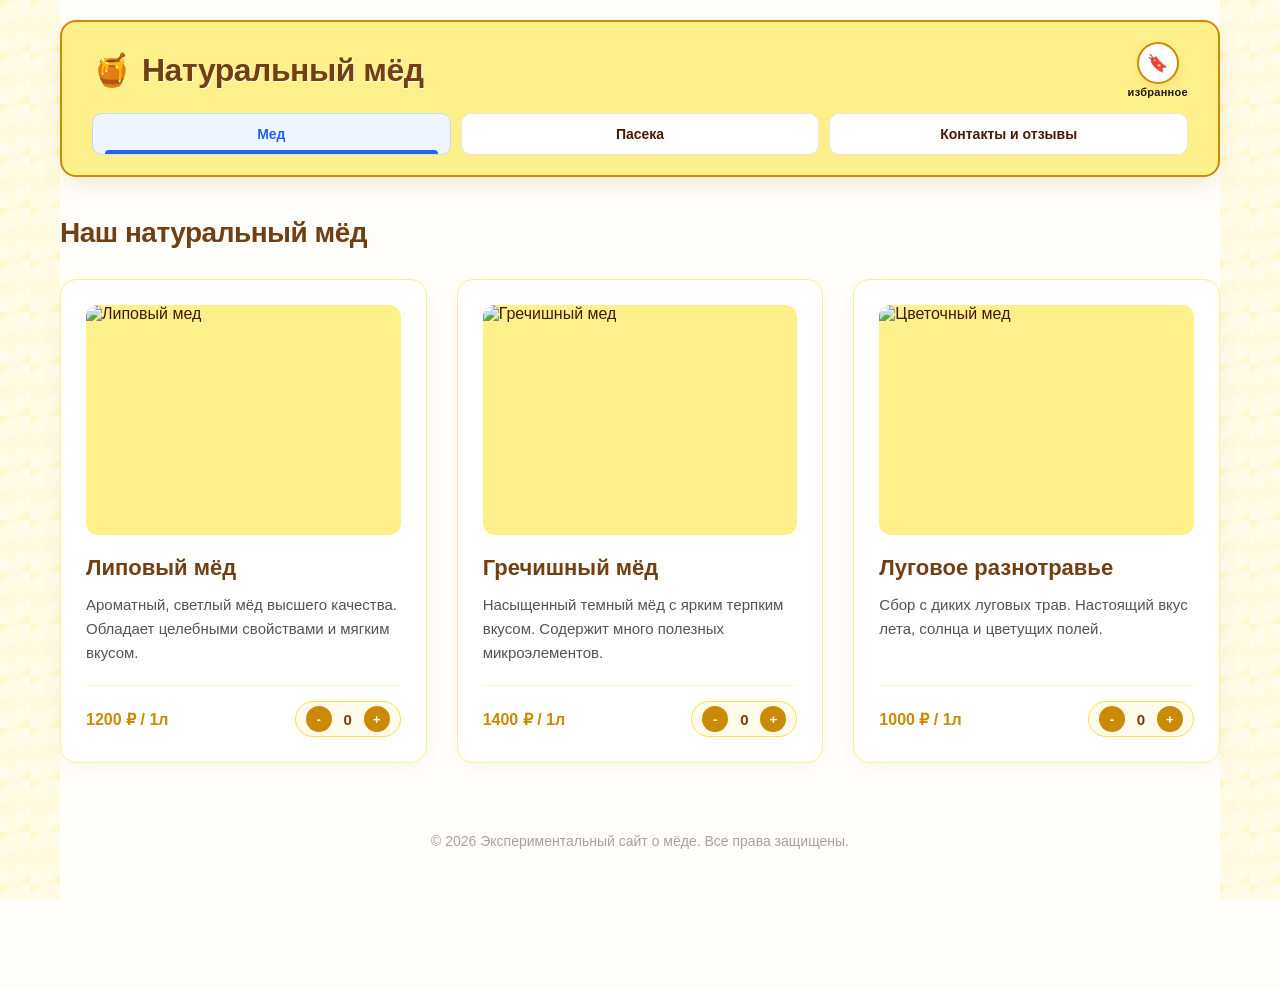
==== index.html @ 57d8bc40 "брал треугольник, оптимизировал размер шапки для телефонов и улучшил вид избранного" ====
<!DOCTYPE html>
<html lang="ru">
<head>
    <meta charset="UTF-8">
    <meta name="viewport" content="width=device-width, initial-scale=1.0">
    <title>Натуральный мёд — Главная</title>
    <link rel="stylesheet" href="style.css">
</head>
<body>
    <div class="main-wrapper">
        <header>
            <div class="header-top">
                <div class="header-center-brand">
                    <span class="header-emoji">🍯</span>
                    <a href="index.html" class="site-title">Натуральный мёд</a>
                </div>
                <div class="header-right-action">
                    <div class="fav-btn-wrapper">
                        <button id="favorites-toggle-btn" class="fav-icon-btn" title="Избранные заказы">
                            🔖 <span id="fav-badge" class="fav-badge hidden">0</span>
                        </button>
                        <span class="fav-label-sub">избранное</span>
                    </div>
                </div>
            </div>
            <nav>
                <ul>
                    <li><a href="index.html" class="active">Мед</a></li>
                    <li><a href="about.html">Пасека</a></li>
                    <li><a href="contact.html">Контакты и отзывы</a></li>
                </ul>
            </nav>
        </header>

        <main>
            <h1 class="page-heading">Наш натуральный мёд</h1>
            <div class="honey-grid">
                <article class="info-card" data-id="1" data-name="Липовый мёд" data-price="1200">
                    <img src="https://images.unsplash.com/photo-1587049352847-4a222e784d38?w=600&auto=format&fit=crop&q=80" alt="Липовый мед">
                    <h3>Липовый мёд</h3>
                    <p>Ароматный, светлый мёд высшего качества. Обладает целебными свойствами и мягким вкусом.</p>
                    <div class="meta">
                        <span>1200 ₽ / 1л</span>
                        <div class="counter-box">
                            <button class="cnt-btn minus">-</button>
                            <span class="cnt-value">0</span>
                            <button class="cnt-btn plus">+</button>
                        </div>
                    </div>
                </article>
                <article class="info-card" data-id="2" data-name="Гречишный мёд" data-price="1400">
                    <img src="https://images.unsplash.com/photo-1471943311424-646960669fbc?w=600&auto=format&fit=crop&q=80" alt="Гречишный мед">
                    <h3>Гречишный мёд</h3>
                    <p>Насыщенный темный мёд с ярким терпким вкусом. Содержит много полезных микроэлементов.</p>
                    <div class="meta">
                        <span>1400 ₽ / 1л</span>
                        <div class="counter-box">
                            <button class="cnt-btn minus">-</button>
                            <span class="cnt-value">0</span>
                            <button class="cnt-btn plus">+</button>
                        </div>
                    </div>
                </article>
                <article class="info-card" data-id="3" data-name="Луговое разнотравье" data-price="1000">
                    <img src="https://images.unsplash.com/photo-1546549032-9571cd6b27df?w=600&auto=format&fit=crop&q=80" alt="Цветочный мед">
                    <h3>Луговое разнотравье</h3>
                    <p>Сбор с диких луговых трав. Настоящий вкус лета, солнца и цветущих полей.</p>
                    <div class="meta">
                        <span>1000 ₽ / 1л</span>
                        <div class="counter-box">
                            <button class="cnt-btn minus">-</button>
                            <span class="cnt-value">0</span>
                            <button class="cnt-btn plus">+</button>
                        </div>
                    </div>
                </article>
            </div>
        </main>

        <footer>
            <p>&copy; 2026 Экспериментальный сайт о мёде. Все права защищены.</p>
        </footer>
    </div>

    <div id="favorites-popup" class="cart-popup hidden">
        <div class="cart-popup-header">
            <h3>🔖 Ваши сохраненные заказы</h3>
            <button id="close-favorites-popup" class="close-popup-btn">&times;</button>
        </div>
        <div style="margin-bottom: 12px; display: flex; gap: 8px;">
            <input type="text" id="fav-name-input" placeholder="Название набора" class="fav-input">
            <button id="save-current-fav-btn" class="fav-save-btn">Сохранить текущий</button>
        </div>
        <div id="favorites-popup-items" class="cart-popup-items"></div>
    </div>

    <div id="cart-popup" class="cart-popup hidden">
        <div class="cart-popup-header">
            <h3>Состав вашего заказа</h3>
            <button id="close-cart-popup" class="close-popup-btn">&times;</button>
        </div>
        <div id="cart-popup-items" class="cart-popup-items"></div>
    </div>

    <div id="order-bar" class="order-bar hidden">
        <div class="order-bar-content">
            <div id="order-bar-toggle" class="order-info">
                <div class="order-title-row">
                    <span class="order-heading">
                        ЗАКАЗ <span class="order-edit-hint">(изменить)</span>
                    </span>
                    <span class="order-total">Итого: <strong id="bar-total-price">0 ₽</strong></span>
                </div>
                <div id="bar-items-text" class="order-items-preview">пусто</div>
            </div>
            <button id="whatsapp-send-btn" class="whatsapp-btn" title="Отправить в Ватсап">
                <span class="wa-text">в Ватсап</span>
                <span class="wa-icon">➔</span>
            </button>
        </div>
    </div>

    <div id="lightbox" class="lightbox-modal">
        <span class="lightbox-close">&times;</span>
        <img class="lightbox-content" id="lightbox-img" alt="Увеличенное фото">
    </div>

    <script src="cart.js"></script>
</body>
</html>
---- style.css ----
:root {
    --bg-color: #fffefb;
    --text-brown: #451a03;
    --accent-blue: #2563eb;
    --header-bg: #fef08a;
    --card-radius: 16px;
    --transition: all 0.3s cubic-bezier(0.4, 0, 0.2, 1);
}

* {
    box-sizing: border-box;
    margin: 0;
    padding: 0;
}

body {
    background-color: var(--bg-color);
    color: var(--text-brown);
    font-family: 'Segoe UI', Tahoma, Geneva, Verdana, sans-serif;
    display: flex;
    justify-content: center;
    min-height: 100vh;
    position: relative;
    padding-bottom: 90px;
    -webkit-font-smoothing: antialiased;
}

body::before, body::after {
    content: '';
    position: fixed;
    top: 0;
    bottom: 0;
    width: 60px;
    z-index: -1;
    background-color: #fef9c3;
    background-image: radial-gradient(circle farthest-side at 10% 90%, #fffbeb, transparent),
                        radial-gradient(circle farthest-side at 90% 10%, #fffbeb, transparent),
                        linear-gradient(30deg, #fef08a 12%, transparent 12.5%, transparent 87%, #fef08a 87.5%, #fef08a),
                        linear-gradient(150deg, #fef08a 12%, transparent 12.5%, transparent 87%, #fef08a 87.5%, #fef08a),
                        linear-gradient(30deg, #fef08a 12%, transparent 12.5%, transparent 87%, #fef08a 87.5%, #fef08a),
                        linear-gradient(150deg, #fef08a 12%, transparent 12.5%, transparent 87%, #fef08a 87.5%, #fef08a),
                        linear-gradient(60deg, #fef08a 25%, transparent 25.5%, transparent 75%, #fef08a 75%, #fef08a),
                        linear-gradient(60deg, #fef08a 25%, transparent 25.5%, transparent 75%, #fef08a 75%, #fef08a);
    background-size: 30px 52px;
    background-position: 0 0, 0 0, 0 0, 0 0, 15px 26px, 15px 26px, 0 0, 15px 26px;
    opacity: 0.7;
}
body::before { left: 0; }
body::after { right: 0; }

.main-wrapper {
    width: 100%;
    max-width: 1200px;
    margin: 0 auto;
    padding: 20px;
    display: flex;
    flex-direction: column;
}

header {
    background-color: var(--header-bg);
    border: 2px solid #ca8a04;
    border-radius: var(--card-radius);
    padding: 20px 30px;
    margin-bottom: 40px;
    display: flex;
    flex-direction: column;
    gap: 15px;
    box-shadow: 0 10px 25px -5px rgba(202, 138, 4, 0.2);
}

.header-top {
    display: flex;
    align-items: center;
    justify-content: space-between;
    gap: 10px;
}

.header-center-brand {
    display: flex;
    align-items: center;
    gap: 10px;
    flex: 1;
    min-width: 0;
}

.header-emoji {
    font-size: 32px;
    line-height: 1;
    flex-shrink: 0;
}

.site-title {
    font-size: 32px;
    font-weight: 800;
    color: #713f12;
    text-decoration: none;
    text-shadow: 1px 1px 0 rgba(255,255,255,0.8);
    letter-spacing: -0.5px;
    white-space: nowrap;
    overflow: hidden;
    text-overflow: ellipsis;
}

.header-right-action {
    display: flex;
    flex-shrink: 0;
}

.fav-btn-wrapper {
    display: flex;
    flex-direction: column;
    align-items: center;
    gap: 3px;
}

.fav-icon-btn {
    background: #ffffff;
    border: 2px solid #ca8a04;
    border-radius: 50%;
    width: 42px;
    height: 42px;
    display: flex;
    align-items: center;
    justify-content: center;
    cursor: pointer;
    font-size: 17px;
    position: relative;
    transition: var(--transition);
    box-shadow: 0 4px 10px rgba(202, 138, 4, 0.15);
}

.fav-icon-btn:hover {
    background: #fffbeb;
    transform: scale(1.08);
}

.fav-label-sub {
    font-size: 11px;
    font-weight: 800;
    color: #1c1917;
    text-transform: lowercase;
    letter-spacing: 0.3px;
    line-height: 1;
}

.fav-badge {
    position: absolute;
    top: -5px;
    right: -5px;
    background: #dc2626;
    color: white;
    font-size: 11px;
    font-weight: 800;
    width: 20px;
    height: 20px;
    border-radius: 50%;
    display: flex;
    align-items: center;
    justify-content: center;
    border: 2px solid #fff;
}

.fav-badge.hidden {
    display: none;
}

nav ul {
    display: flex;
    list-style: none;
    gap: 10px;
    width: 100%;
}

nav li {
    flex: 1;
}

nav a {
    display: block;
    background: #ffffff;
    color: var(--text-brown);
    text-align: center;
    padding: 12px 10px;
    text-decoration: none;
    font-weight: 700;
    border-radius: 10px;
    border: 1px solid #e7e5e4;
    transition: var(--transition);
    font-size: 14px;
    white-space: nowrap;
}

nav a:hover {
    background-color: #fffbeb;
    border-color: #facc15;
    transform: translateY(-2px);
    box-shadow: 0 4px 12px rgba(0,0,0,0.05);
}

nav a.active {
    position: relative;
    color: var(--accent-blue);
    background-color: #eff6ff;
    border-color: #bfdbfe;
}

nav a.active::after {
    content: '';
    position: absolute;
    bottom: 0;
    left: 12px;
    right: 12px;
    height: 4px;
    background-color: var(--accent-blue);
    border-radius: 4px 4px 0 0;
}

.page-heading {
    margin-bottom: 30px;
    color: #713f12;
    font-size: 28px;
    font-weight: 800;
    letter-spacing: -0.5px;
}

.honey-grid {
    display: grid;
    grid-template-columns: repeat(3, 1fr);
    gap: 30px;
    margin-bottom: 40px;
}

.info-card {
    background: #ffffff;
    padding: 25px;
    border-radius: var(--card-radius);
    border: 1px solid #fef08a;
    box-shadow: 0 4px 20px rgba(0,0,0,0.04);
    display: flex;
    flex-direction: column;
    transition: var(--transition);
}

.info-card:hover {
    transform: translateY(-5px);
    box-shadow: 0 12px 30px rgba(202, 138, 4, 0.15);
    border-color: #facc15;
}

.info-card img {
    width: 100%;
    height: 230px;
    object-fit: cover;
    border-radius: 12px;
    margin-bottom: 20px;
    background-color: #fef08a;
    cursor: zoom-in;
    transition: var(--transition);
}

.info-card h3 {
    font-size: 22px;
    margin-bottom: 12px;
    color: #713f12;
}

.info-card p {
    font-size: 15px;
    line-height: 1.6;
    color: #57534e;
    margin-bottom: 20px;
}

.info-card .meta {
    margin-top: auto;
    font-weight: 700;
    color: #ca8a04;
    font-size: 16px;
    border-top: 1px solid #fef9c3;
    padding-top: 15px;
    display: flex;
    justify-content: space-between;
    align-items: center;
}

.counter-box {
    display: flex;
    align-items: center;
    gap: 8px;
    background: #fffbeb;
    padding: 4px 10px;
    border-radius: 20px;
    border: 1px solid #fde047;
}

.cnt-btn {
    background: #ca8a04;
    color: white;
    border: none;
    width: 26px;
    height: 26px;
    border-radius: 50%;
    font-weight: bold;
    cursor: pointer;
    display: flex;
    align-items: center;
    justify-content: center;
    transition: var(--transition);
}

.cnt-btn:hover {
    background: #a16207;
    transform: scale(1.1);
}

.cnt-value {
    font-size: 15px;
    font-weight: 800;
    color: #713f12;
    min-width: 16px;
    text-align: center;
}

.contacts-grid {
    display: grid;
    grid-template-columns: 1fr;
    gap: 30px;
    margin-bottom: 40px;
}

.contact-info-card {
    background: #ffffff;
    padding: 30px;
    border-radius: var(--card-radius);
    border: 1px solid #fef08a;
    box-shadow: 0 4px 20px rgba(0,0,0,0.04);
}

.contact-info-card h2 {
    color: #713f12;
    font-size: 22px;
    margin-bottom: 15px;
}

.contact-info-card p {
    color: #57534e;
    font-size: 15px;
    line-height: 1.6;
    margin-bottom: 20px;
}

.contact-details-list {
    list-style: none;
    display: flex;
    flex-direction: column;
    gap: 15px;
}

.contact-details-list li {
    font-size: 15px;
    color: #451a03;
}

.contact-details-list a {
    color: #ca8a04;
    text-decoration: none;
    font-weight: 700;
}

.contact-details-list a:hover {
    text-decoration: underline;
}

.cart-popup {
    position: fixed;
    bottom: 95px;
    left: 50%;
    transform: translateX(-50%) translateY(20px);
    width: 92%;
    max-width: 700px;
    background: #ffffff;
    border: 2px solid #ca8a04;
    border-radius: 20px;
    box-shadow: 0 15px 35px rgba(0,0,0,0.2);
    z-index: 1000;
    padding: 20px;
    opacity: 0;
    pointer-events: none;
    transition: all 0.3s cubic-bezier(0.4, 0, 0.2, 1);
}

.cart-popup.active {
    opacity: 1;
    pointer-events: auto;
    transform: translateX(-50%) translateY(0);
}

.cart-popup-header {
    display: flex;
    justify-content: space-between;
    align-items: center;
    margin-bottom: 15px;
    border-bottom: 1px solid #fef08a;
    padding-bottom: 10px;
}

.cart-popup-header h3 {
    font-size: 18px;
    color: #713f12;
}

.close-popup-btn {
    background: none;
    border: none;
    font-size: 28px;
    color: #78716c;
    cursor: pointer;
    line-height: 1;
}

.close-popup-btn:hover {
    color: #451a03;
}

.cart-popup-items {
    display: flex;
    flex-direction: column;
    gap: 12px;
    max-height: 250px;
    overflow-y: auto;
    padding-right: 5px;
}

.fav-input {
    flex: 1;
    padding: 8px 12px;
    border: 1px solid #ca8a04;
    border-radius: 10px;
    font-size: 14px;
    outline: none;
    background: #fffbeb;
}

.fav-save-btn {
    background: #ca8a04;
    color: white;
    border: none;
    padding: 8px 14px;
    border-radius: 10px;
    font-weight: 700;
    cursor: pointer;
    font-size: 13px;
    transition: var(--transition);
}

.fav-save-btn:hover {
    background: #a16207;
}

.fav-item-row, .popup-item-row {
    display: flex;
    justify-content: space-between;
    align-items: center;
    background: #fffbeb;
    padding: 10px 15px;
    border-radius: 12px;
    border: 1px solid #fef08a;
}

.popup-item-info, .fav-item-info {
    display: flex;
    flex-direction: column;
    gap: 2px;
}

.popup-item-name, .fav-item-name {
    font-weight: 700;
    color: #713f12;
    font-size: 15px;
}

.popup-item-price, .fav-item-desc {
    font-size: 13px;
    color: #78716c;
}

.fav-actions {
    display: flex;
    gap: 8px;
}

.fav-load-btn {
    background: #2563eb;
    color: white;
    border: none;
    padding: 6px 12px;
    border-radius: 8px;
    font-weight: 700;
    font-size: 12px;
    cursor: pointer;
}

.fav-load-btn:hover {
    background: #1d4ed8;
}

.fav-del-btn {
    background: #dc2626;
    color: white;
    border: none;
    padding: 6px 10px;
    border-radius: 8px;
    font-weight: 700;
    font-size: 12px;
    cursor: pointer;
}

.fav-del-btn:hover {
    background: #b91c1c;
}

.order-bar {
    position: fixed;
    bottom: 15px;
    left: 50%;
    transform: translateX(-50%);
    width: 92%;
    max-width: 700px;
    background: #ffffff;
    border: 2px solid #ca8a04;
    border-radius: 24px;
    box-shadow: 0 10px 30px rgba(0,0,0,0.15);
    z-index: 999;
    padding: 12px 20px;
    transition: all 0.3s cubic-bezier(0.4, 0, 0.2, 1);
}

.order-bar.hidden {
    opacity: 0;
    pointer-events: none;
    transform: translateX(-50%) translateY(30px);
}

.order-bar-content {
    display: flex;
    align-items: center;
    justify-content: space-between;
    gap: 15px;
}

.order-info {
    display: flex;
    flex-direction: column;
    gap: 4px;
    flex: 1;
    cursor: pointer;
}

.order-title-row {
    display: flex;
    align-items: center;
    justify-content: space-between;
    gap: 15px;
}

.order-heading {
    font-size: 17px;
    font-weight: 800;
    color: #713f12;
    text-transform: uppercase;
    letter-spacing: 0.5px;
    display: flex;
    align-items: center;
    gap: 6px;
}

.order-edit-hint {
    font-size: 12px;
    font-weight: 600;
    color: #78716c;
    text-transform: none;
    letter-spacing: normal;
}

.order-total {
    font-size: 15px;
    color: #57534e;
}

.order-total strong {
    color: #ca8a04;
    font-size: 17px;
}

.order-items-preview {
    font-size: 13px;
    color: #78716c;
    white-space: nowrap;
    overflow: hidden;
    text-overflow: ellipsis;
    max-width: 380px;
}

.whatsapp-btn {
    background-color: #25d366;
    color: white;
    border: none;
    border-radius: 30px;
    padding: 10px 18px;
    display: flex;
    align-items: center;
    gap: 10px;
    cursor: pointer;
    font-weight: 700;
    font-size: 14px;
    box-shadow: 0 4px 12px rgba(37, 211, 102, 0.4);
    transition: var(--transition);
    white-space: nowrap;
}

.whatsapp-btn:hover {
    background-color: #20ba5a;
    transform: scale(1.05);
}

.wa-icon {
    background: white;
    color: #25d366;
    width: 28px;
    height: 28px;
    border-radius: 50%;
    display: flex;
    align-items: center;
    justify-content: center;
    font-weight: 900;
    font-size: 15px;
}

.lightbox-modal {
    display: none;
    position: fixed;
    z-index: 1000;
    top: 0;
    left: 0;
    width: 100%;
    height: 100%;
    background-color: rgba(0, 0, 0, 0.85);
    backdrop-filter: blur(5px);
    justify-content: center;
    align-items: center;
    padding: 20px;
}

.lightbox-modal.active {
    display: flex;
}

.lightbox-content {
    max-width: 90%;
    max-height: 90vh;
    border-radius: 12px;
    border: 2px solid #fef08a;
    object-fit: contain;
}

.lightbox-close {
    position: absolute;
    top: 25px;
    right: 35px;
    color: #ffffff;
    font-size: 40px;
    cursor: pointer;
}

footer {
    text-align: center;
    padding: 30px;
    color: #a8a29e;
    font-size: 14px;
    margin-top: auto;
}

@media (max-width: 768px) {
    body { padding-bottom: 110px; }
    body::before, body::after { width: 10px; }
    .main-wrapper { margin: 0; padding: 10px; }
    header { padding: 15px; margin-bottom: 20px; }
    .honey-grid, .contacts-grid { grid-template-columns: 1fr; gap: 20px; }
    
    .site-title { 
        font-size: 20px; 
    }
    .header-emoji {
        font-size: 26px;
    }
    
    nav a { font-size: 12px; padding: 10px 6px; }
    .info-card img { height: 200px; }
    
    .order-bar {
        width: 96%;
        padding: 10px 12px;
    }
    .order-bar-content {
        flex-direction: column;
        align-items: stretch;
        gap: 8px;
    }
    .whatsapp-btn {
        justify-content: center;
        width: 100%;
    }
    .order-items-preview {
        max-width: 100%;
    }
}
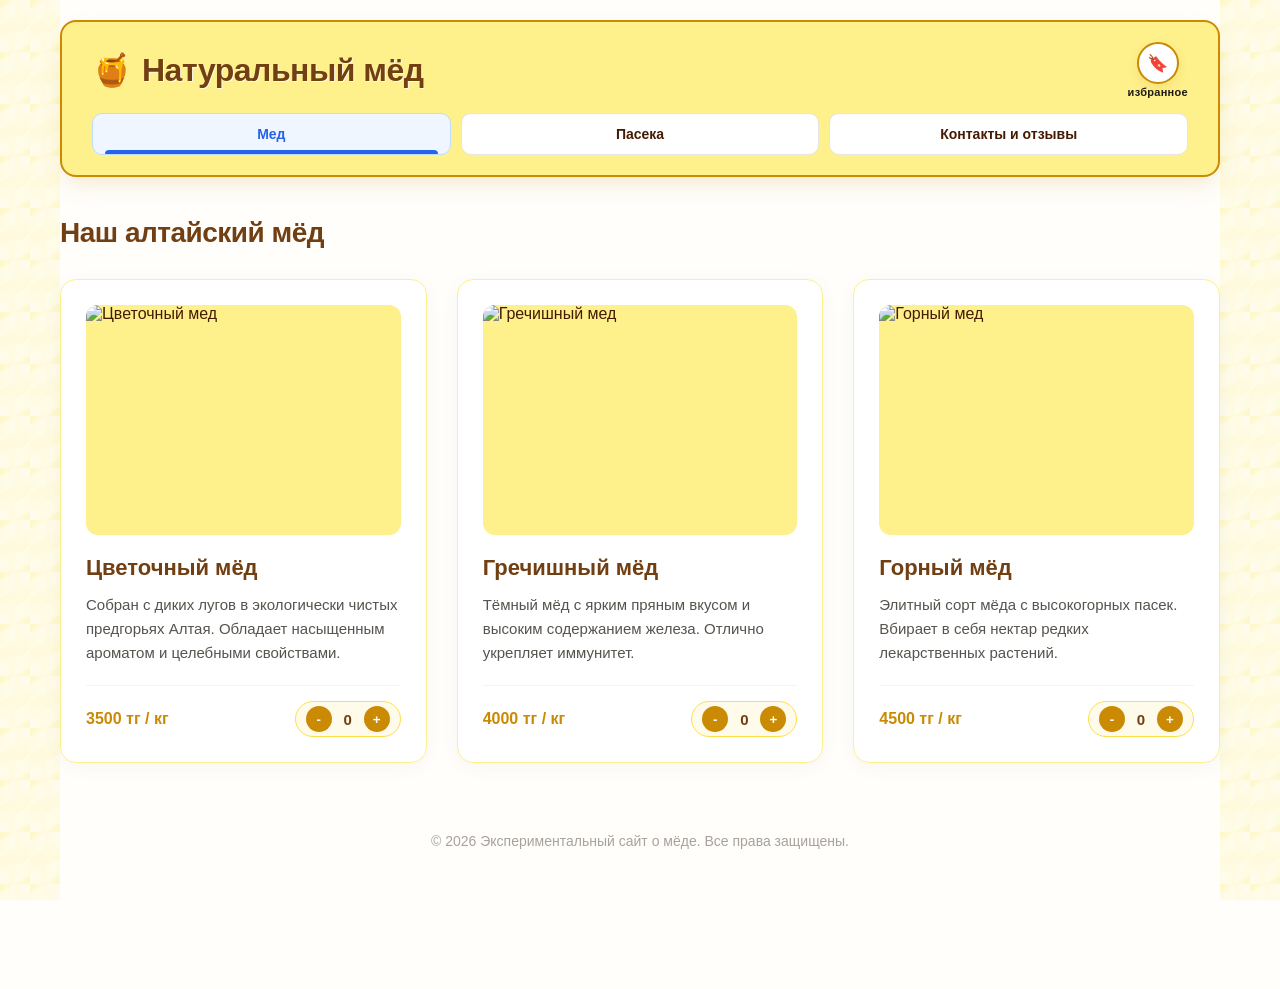
==== commit 025bdf91: "бновлен функционал отзывов и админки" ====
--- a/index.html
+++ b/index.html
@@ -3,7 +3,7 @@
 <head>
     <meta charset="UTF-8">
     <meta name="viewport" content="width=device-width, initial-scale=1.0">
-    <title>Натуральный мёд — Главная</title>
+    <title>Натуральный мёд с пасеки</title>
     <link rel="stylesheet" href="style.css">
 </head>
 <body>
@@ -33,47 +33,49 @@
         </header>
 
         <main>
-            <h1 class="page-heading">Наш натуральный мёд</h1>
+            <h1 class="page-heading">Наш алтайский мёд</h1>
             <div class="honey-grid">
-                <article class="info-card" data-id="1" data-name="Липовый мёд" data-price="1200">
-                    <img src="https://images.unsplash.com/photo-1587049352847-4a222e784d38?w=600&auto=format&fit=crop&q=80" alt="Липовый мед">
-                    <h3>Липовый мёд</h3>
-                    <p>Ароматный, светлый мёд высшего качества. Обладает целебными свойствами и мягким вкусом.</p>
+                <div class="info-card" data-id="1" data-name="Алтайский цветочный мёд" data-price="3500">
+                    <img src="honey1.jpg" alt="Цветочный мед">
+                    <h3>Цветочный мёд</h3>
+                    <p>Собран с диких лугов в экологически чистых предгорьях Алтая. Обладает насыщенным ароматом и целебными свойствами.</p>
                     <div class="meta">
-                        <span>1200 ₽ / 1л</span>
+                        <span>3500 тг / кг</span>
                         <div class="counter-box">
                             <button class="cnt-btn minus">-</button>
                             <span class="cnt-value">0</span>
                             <button class="cnt-btn plus">+</button>
                         </div>
                     </div>
-                </article>
-                <article class="info-card" data-id="2" data-name="Гречишный мёд" data-price="1400">
-                    <img src="https://images.unsplash.com/photo-1471943311424-646960669fbc?w=600&auto=format&fit=crop&q=80" alt="Гречишный мед">
+                </div>
+
+                <div class="info-card" data-id="2" data-name="Гречишный мёд" data-price="4000">
+                    <img src="honey2.jpg" alt="Гречишный мед">
                     <h3>Гречишный мёд</h3>
-                    <p>Насыщенный темный мёд с ярким терпким вкусом. Содержит много полезных микроэлементов.</p>
+                    <p>Тёмный мёд с ярким пряным вкусом и высоким содержанием железа. Отлично укрепляет иммунитет.</p>
                     <div class="meta">
-                        <span>1400 ₽ / 1л</span>
+                        <span>4000 тг / кг</span>
                         <div class="counter-box">
                             <button class="cnt-btn minus">-</button>
                             <span class="cnt-value">0</span>
                             <button class="cnt-btn plus">+</button>
                         </div>
                     </div>
-                </article>
-                <article class="info-card" data-id="3" data-name="Луговое разнотравье" data-price="1000">
-                    <img src="https://images.unsplash.com/photo-1546549032-9571cd6b27df?w=600&auto=format&fit=crop&q=80" alt="Цветочный мед">
-                    <h3>Луговое разнотравье</h3>
-                    <p>Сбор с диких луговых трав. Настоящий вкус лета, солнца и цветущих полей.</p>
+                </div>
+
+                <div class="info-card" data-id="3" data-name="Горный мёд" data-price="4500">
+                    <img src="honey3.jpg" alt="Горный мед">
+                    <h3>Горный мёд</h3>
+                    <p>Элитный сорт мёда с высокогорных пасек. Вбирает в себя нектар редких лекарственных растений.</p>
                     <div class="meta">
-                        <span>1000 ₽ / 1л</span>
+                        <span>4500 тг / кг</span>
                         <div class="counter-box">
                             <button class="cnt-btn minus">-</button>
                             <span class="cnt-value">0</span>
                             <button class="cnt-btn plus">+</button>
                         </div>
                     </div>
-                </article>
+                </div>
             </div>
         </main>
 
@@ -82,47 +84,27 @@
         </footer>
     </div>
 
-    <div id="favorites-popup" class="cart-popup hidden">
-        <div class="cart-popup-header">
-            <h3>🔖 Ваши сохраненные заказы</h3>
-            <button id="close-favorites-popup" class="close-popup-btn">&times;</button>
-        </div>
-        <div style="margin-bottom: 12px; display: flex; gap: 8px;">
-            <input type="text" id="fav-name-input" placeholder="Название набора" class="fav-input">
-            <button id="save-current-fav-btn" class="fav-save-btn">Сохранить текущий</button>
-        </div>
-        <div id="favorites-popup-items" class="cart-popup-items"></div>
-    </div>
-
-    <div id="cart-popup" class="cart-popup hidden">
-        <div class="cart-popup-header">
-            <h3>Состав вашего заказа</h3>
-            <button id="close-cart-popup" class="close-popup-btn">&times;</button>
-        </div>
-        <div id="cart-popup-items" class="cart-popup-items"></div>
-    </div>
-
     <div id="order-bar" class="order-bar hidden">
         <div class="order-bar-content">
-            <div id="order-bar-toggle" class="order-info">
+            <div class="order-info" id="order-bar-toggle">
                 <div class="order-title-row">
-                    <span class="order-heading">
-                        ЗАКАЗ <span class="order-edit-hint">(изменить)</span>
-                    </span>
-                    <span class="order-total">Итого: <strong id="bar-total-price">0 ₽</strong></span>
+                    <span class="order-heading">🛒 Ваш заказ</span>
                 </div>
-                <div id="bar-items-text" class="order-items-preview">пусто</div>
+                <div class="order-items-preview" id="order-items-preview"></div>
+                <div class="order-total">Итого: <strong id="order-total-price">0 тг</strong></div>
             </div>
-            <button id="whatsapp-send-btn" class="whatsapp-btn" title="Отправить в Ватсап">
-                <span class="wa-text">в Ватсап</span>
-                <span class="wa-icon">➔</span>
+            <button id="whatsapp-btn" class="whatsapp-btn">
+                <span class="wa-icon">W</span> Сделать заказ в WhatsApp
             </button>
         </div>
     </div>
 
-    <div id="lightbox" class="lightbox-modal">
-        <span class="lightbox-close">&times;</span>
-        <img class="lightbox-content" id="lightbox-img" alt="Увеличенное фото">
+    <div id="cart-popup" class="cart-popup">
+        <div class="cart-popup-header">
+            <h3>Сохраненные заказы (Избранное)</h3>
+            <button id="close-popup-btn" class="close-popup-btn">&times;</button>
+        </div>
+        <div id="cart-popup-items" class="cart-popup-items"></div>
     </div>
 
     <script src="cart.js"></script>
--- a/style.css
+++ b/style.css
@@ -34,13 +34,13 @@
     z-index: -1;
     background-color: #fef9c3;
     background-image: radial-gradient(circle farthest-side at 10% 90%, #fffbeb, transparent),
-                        radial-gradient(circle farthest-side at 90% 10%, #fffbeb, transparent),
-                        linear-gradient(30deg, #fef08a 12%, transparent 12.5%, transparent 87%, #fef08a 87.5%, #fef08a),
-                        linear-gradient(150deg, #fef08a 12%, transparent 12.5%, transparent 87%, #fef08a 87.5%, #fef08a),
-                        linear-gradient(30deg, #fef08a 12%, transparent 12.5%, transparent 87%, #fef08a 87.5%, #fef08a),
-                        linear-gradient(150deg, #fef08a 12%, transparent 12.5%, transparent 87%, #fef08a 87.5%, #fef08a),
-                        linear-gradient(60deg, #fef08a 25%, transparent 25.5%, transparent 75%, #fef08a 75%, #fef08a),
-                        linear-gradient(60deg, #fef08a 25%, transparent 25.5%, transparent 75%, #fef08a 75%, #fef08a);
+                      radial-gradient(circle farthest-side at 90% 10%, #fffbeb, transparent),
+                      linear-gradient(30deg, #fef08a 12%, transparent 12.5%, transparent 87%, #fef08a 87.5%, #fef08a),
+                      linear-gradient(150deg, #fef08a 12%, transparent 12.5%, transparent 87%, #fef08a 87.5%, #fef08a),
+                      linear-gradient(30deg, #fef08a 12%, transparent 12.5%, transparent 87%, #fef08a 87.5%, #fef08a),
+                      linear-gradient(150deg, #fef08a 12%, transparent 12.5%, transparent 87%, #fef08a 87.5%, #fef08a),
+                      linear-gradient(60deg, #fef08a 25%, transparent 25.5%, transparent 75%, #fef08a 75%, #fef08a),
+                      linear-gradient(60deg, #fef08a 25%, transparent 25.5%, transparent 75%, #fef08a 75%, #fef08a);
     background-size: 30px 52px;
     background-position: 0 0, 0 0, 0 0, 0 0, 15px 26px, 15px 26px, 0 0, 15px 26px;
     opacity: 0.7;
@@ -255,8 +255,6 @@
     border-radius: 12px;
     margin-bottom: 20px;
     background-color: #fef08a;
-    cursor: zoom-in;
-    transition: var(--transition);
 }
 
 .info-card h3 {
@@ -322,14 +320,15 @@
     text-align: center;
 }
 
-.contacts-grid {
+/* Контакты и карта */
+.contact-container {
     display: grid;
-    grid-template-columns: 1fr;
+    grid-template-columns: 1fr 1fr;
     gap: 30px;
-    margin-bottom: 40px;
-}
-
-.contact-info-card {
+    margin-bottom: 30px;
+}
+
+.contact-card {
     background: #ffffff;
     padding: 30px;
     border-radius: var(--card-radius);
@@ -337,41 +336,314 @@
     box-shadow: 0 4px 20px rgba(0,0,0,0.04);
 }
 
-.contact-info-card h2 {
-    color: #713f12;
-    font-size: 22px;
-    margin-bottom: 15px;
-}
-
-.contact-info-card p {
-    color: #57534e;
-    font-size: 15px;
-    line-height: 1.6;
+.contact-card h2 { color: #713f12; margin-bottom: 20px; }
+.contact-item { margin-bottom: 20px; font-size: 16px; color: #57534e; }
+.contact-item strong.dark-large {
+    display: block;
+    font-size: 20px;
+    color: #000000;
+    font-weight: 800;
+    margin-top: 4px;
+}
+
+.wa-link {
+    display: inline-block;
+    background: #25d366;
+    color: white;
+    padding: 10px 20px;
+    border-radius: 20px;
+    text-decoration: none;
+    font-weight: 700;
+    margin-top: 8px;
+    transition: var(--transition);
+}
+.wa-link:hover { background: #20ba5a; transform: scale(1.05); }
+
+.map-section {
+    width: 100%;
+    border-radius: var(--card-radius);
+    overflow: hidden;
+    border: 2px solid #fef08a;
+    background: #fffbeb;
+    display: flex;
+    flex-direction: column;
+    align-items: center;
+    justify-content: center;
+    padding: 15px;
+}
+
+.map-wrapper-inner {
+    width: 100%;
+    overflow-x: auto;
+    display: flex;
+    justify-content: center;
+}
+
+.navigator-btn-box {
+    padding-top: 15px;
+    text-align: center;
+    width: 100%;
+}
+
+.nav-btn {
+    display: inline-flex;
+    align-items: center;
+    gap: 10px;
+    background: #ffcc00;
+    color: #000000;
+    padding: 12px 24px;
+    border-radius: 25px;
+    text-decoration: none;
+    font-weight: 800;
+    font-size: 16px;
+    box-shadow: 0 4px 15px rgba(255, 204, 0, 0.4);
+    transition: var(--transition);
+}
+.nav-btn:hover { background: #e6b800; transform: scale(1.05); }
+
+/* СЕКЦИЯ И ФОРМА ОТЗЫВОВ */
+.reviews-section-header {
+    display: flex;
+    justify-content: space-between;
+    align-items: center;
     margin-bottom: 20px;
 }
 
-.contact-details-list {
-    list-style: none;
+.reviews-section-header h2 {
+    margin-bottom: 0 !important;
+}
+
+.average-rating-badge {
+    display: flex;
+    align-items: center;
+    gap: 4px;
+    background: #fffbeb;
+    border: 1px solid #fde047;
+    padding: 6px 14px;
+    border-radius: 20px;
+    font-weight: 800;
+    font-size: 16px;
+    color: #713f12;
+}
+
+.average-rating-badge.hidden {
+    display: none;
+}
+
+.avg-stars {
+    color: #eab308;
+    font-size: 18px;
+}
+
+.avg-count {
+    font-size: 13px;
+    font-weight: 600;
+    color: #78716c;
+}
+
+.review-form {
     display: flex;
     flex-direction: column;
     gap: 15px;
 }
 
-.contact-details-list li {
+.review-form-top-row {
+    display: flex;
+    justify-content: space-between;
+    align-items: flex-end;
+    gap: 20px;
+}
+
+.review-input-group {
+    display: flex;
+    flex-direction: column;
+    gap: 6px;
+    flex: 1;
+}
+
+.review-input-group label {
+    font-size: 14px;
+    font-weight: 700;
+    color: #713f12;
+}
+
+.review-input-group input,
+.review-input-group textarea {
+    width: 100%;
+    padding: 12px 15px;
+    border-radius: 12px;
+    border: 1px solid #fde047;
+    background: #fffbeb;
+    font-family: inherit;
     font-size: 15px;
     color: #451a03;
-}
-
-.contact-details-list a {
-    color: #ca8a04;
-    text-decoration: none;
-    font-weight: 700;
-}
-
-.contact-details-list a:hover {
-    text-decoration: underline;
-}
-
+    transition: var(--transition);
+}
+
+.review-input-group input:focus,
+.review-input-group textarea:focus {
+    outline: none;
+    border-color: #ca8a04;
+    background: #ffffff;
+    box-shadow: 0 0 0 3px rgba(202, 138, 4, 0.15);
+}
+
+.review-stars-group {
+    display: flex;
+    flex-direction: column;
+    align-items: flex-end;
+    gap: 6px;
+}
+
+.star-rating {
+    display: flex;
+    flex-direction: row-reverse;
+    justify-content: flex-end;
+}
+
+.star-rating input {
+    display: none;
+}
+
+.star-rating label {
+    font-size: 26px;
+    color: #d1d5db;
+    cursor: pointer;
+    transition: color 0.2s ease;
+    padding: 0 2px;
+    line-height: 1;
+}
+
+.star-rating input:checked ~ label,
+.star-rating label:hover,
+.star-rating label:hover ~ label {
+    color: #eab308;
+}
+
+.review-form-buttons {
+    display: flex;
+    gap: 12px;
+    margin-top: 5px;
+}
+
+.submit-review-btn {
+    background: #ca8a04;
+    color: white;
+    border: none;
+    padding: 12px 24px;
+    border-radius: 12px;
+    font-weight: 700;
+    font-size: 15px;
+    cursor: pointer;
+    transition: var(--transition);
+    box-shadow: 0 4px 12px rgba(202, 138, 4, 0.2);
+}
+
+.submit-review-btn:hover {
+    background: #a16207;
+    transform: translateY(-2px);
+}
+
+.cancel-review-btn {
+    background: #e7e5e4;
+    color: #57534e;
+    border: none;
+    padding: 12px 20px;
+    border-radius: 12px;
+    font-weight: 700;
+    font-size: 15px;
+    cursor: pointer;
+    transition: var(--transition);
+}
+
+.cancel-review-btn:hover {
+    background: #d6d3d1;
+}
+
+.cancel-review-btn.hidden, .fav-badge.hidden, .order-bar.hidden {
+    display: none;
+}
+
+.reviews-list-container {
+    display: flex;
+    flex-direction: column;
+    gap: 15px;
+    margin-top: 10px;
+}
+
+.review-card-item {
+    background: #fffbeb;
+    border: 1px solid #fef08a;
+    border-radius: 12px;
+    padding: 18px 20px;
+    position: relative;
+    display: flex;
+    flex-direction: column;
+    gap: 8px;
+    box-shadow: 0 2px 8px rgba(0,0,0,0.02);
+}
+
+.review-card-header {
+    display: flex;
+    justify-content: space-between;
+    align-items: center;
+}
+
+.review-author-name {
+    font-weight: 800;
+    font-size: 17px;
+    color: #713f12;
+}
+
+.review-card-stars {
+    color: #eab308;
+    font-size: 16px;
+    letter-spacing: 2px;
+}
+
+.review-card-text {
+    font-size: 15px;
+    color: #57534e;
+    line-height: 1.5;
+    word-break: break-word;
+}
+
+.review-card-footer-actions {
+    display: flex;
+    justify-content: flex-end;
+    gap: 10px;
+    margin-top: 5px;
+    border-top: 1px dashed #fde047;
+    padding-top: 10px;
+}
+
+.review-action-icon-btn {
+    background: #ffffff;
+    border: 1px solid #e7e5e4;
+    border-radius: 8px;
+    width: 34px;
+    height: 34px;
+    display: flex;
+    align-items: center;
+    justify-content: center;
+    cursor: pointer;
+    font-size: 14px;
+    transition: var(--transition);
+}
+
+.review-action-icon-btn.edit-btn:hover {
+    background: #eff6ff;
+    border-color: #bfdbfe;
+    transform: scale(1.05);
+}
+
+.review-action-icon-btn.delete-btn:hover {
+    background: #fef2f2;
+    border-color: #fecaca;
+    transform: scale(1.05);
+}
+
+/* Корзина / Избранное / Попапы / Нижняя планка заказа */
 .cart-popup {
     position: fixed;
     bottom: 95px;
@@ -419,9 +691,7 @@
     line-height: 1;
 }
 
-.close-popup-btn:hover {
-    color: #451a03;
-}
+.close-popup-btn:hover { color: #451a03; }
 
 .cart-popup-items {
     display: flex;
@@ -432,33 +702,7 @@
     padding-right: 5px;
 }
 
-.fav-input {
-    flex: 1;
-    padding: 8px 12px;
-    border: 1px solid #ca8a04;
-    border-radius: 10px;
-    font-size: 14px;
-    outline: none;
-    background: #fffbeb;
-}
-
-.fav-save-btn {
-    background: #ca8a04;
-    color: white;
-    border: none;
-    padding: 8px 14px;
-    border-radius: 10px;
-    font-weight: 700;
-    cursor: pointer;
-    font-size: 13px;
-    transition: var(--transition);
-}
-
-.fav-save-btn:hover {
-    background: #a16207;
-}
-
-.fav-item-row, .popup-item-row {
+.popup-item-row {
     display: flex;
     justify-content: space-between;
     align-items: center;
@@ -468,19 +712,19 @@
     border: 1px solid #fef08a;
 }
 
-.popup-item-info, .fav-item-info {
+.popup-item-info {
     display: flex;
     flex-direction: column;
     gap: 2px;
 }
 
-.popup-item-name, .fav-item-name {
+.popup-item-name {
     font-weight: 700;
     color: #713f12;
     font-size: 15px;
 }
 
-.popup-item-price, .fav-item-desc {
+.popup-item-price {
     font-size: 13px;
     color: #78716c;
 }
@@ -500,10 +744,7 @@
     font-size: 12px;
     cursor: pointer;
 }
-
-.fav-load-btn:hover {
-    background: #1d4ed8;
-}
+.fav-load-btn:hover { background: #1d4ed8; }
 
 .fav-del-btn {
     background: #dc2626;
@@ -515,10 +756,7 @@
     font-size: 12px;
     cursor: pointer;
 }
-
-.fav-del-btn:hover {
-    background: #b91c1c;
-}
+.fav-del-btn:hover { background: #b91c1c; }
 
 .order-bar {
     position: fixed;
@@ -536,12 +774,6 @@
     transition: all 0.3s cubic-bezier(0.4, 0, 0.2, 1);
 }
 
-.order-bar.hidden {
-    opacity: 0;
-    pointer-events: none;
-    transform: translateX(-50%) translateY(30px);
-}
-
 .order-bar-content {
     display: flex;
     align-items: center;
@@ -561,7 +793,6 @@
     display: flex;
     align-items: center;
     justify-content: space-between;
-    gap: 15px;
 }
 
 .order-heading {
@@ -573,14 +804,6 @@
     display: flex;
     align-items: center;
     gap: 6px;
-}
-
-.order-edit-hint {
-    font-size: 12px;
-    font-weight: 600;
-    color: #78716c;
-    text-transform: none;
-    letter-spacing: normal;
 }
 
 .order-total {
@@ -618,11 +841,7 @@
     transition: var(--transition);
     white-space: nowrap;
 }
-
-.whatsapp-btn:hover {
-    background-color: #20ba5a;
-    transform: scale(1.05);
-}
+.whatsapp-btn:hover { background-color: #20ba5a; transform: scale(1.05); }
 
 .wa-icon {
     background: white;
@@ -637,42 +856,6 @@
     font-size: 15px;
 }
 
-.lightbox-modal {
-    display: none;
-    position: fixed;
-    z-index: 1000;
-    top: 0;
-    left: 0;
-    width: 100%;
-    height: 100%;
-    background-color: rgba(0, 0, 0, 0.85);
-    backdrop-filter: blur(5px);
-    justify-content: center;
-    align-items: center;
-    padding: 20px;
-}
-
-.lightbox-modal.active {
-    display: flex;
-}
-
-.lightbox-content {
-    max-width: 90%;
-    max-height: 90vh;
-    border-radius: 12px;
-    border: 2px solid #fef08a;
-    object-fit: contain;
-}
-
-.lightbox-close {
-    position: absolute;
-    top: 25px;
-    right: 35px;
-    color: #ffffff;
-    font-size: 40px;
-    cursor: pointer;
-}
-
 footer {
     text-align: center;
     padding: 30px;
@@ -686,32 +869,17 @@
     body::before, body::after { width: 10px; }
     .main-wrapper { margin: 0; padding: 10px; }
     header { padding: 15px; margin-bottom: 20px; }
-    .honey-grid, .contacts-grid { grid-template-columns: 1fr; gap: 20px; }
+    .honey-grid { grid-template-columns: 1fr; gap: 20px; }
+    .site-title { font-size: 20px; }
+    .header-emoji { font-size: 26px; }
+    nav a { font-size: 12px; padding: 10px 6px; }
+    .order-bar { width: 96%; padding: 10px 12px; }
+    .order-bar-content { flex-direction: column; align-items: stretch; gap: 8px; }
+    .whatsapp-btn { justify-content: center; width: 100%; }
+    .order-items-preview { max-width: 100%; }
     
-    .site-title { 
-        font-size: 20px; 
-    }
-    .header-emoji {
-        font-size: 26px;
-    }
-    
-    nav a { font-size: 12px; padding: 10px 6px; }
-    .info-card img { height: 200px; }
-    
-    .order-bar {
-        width: 96%;
-        padding: 10px 12px;
-    }
-    .order-bar-content {
-        flex-direction: column;
-        align-items: stretch;
-        gap: 8px;
-    }
-    .whatsapp-btn {
-        justify-content: center;
-        width: 100%;
-    }
-    .order-items-preview {
-        max-width: 100%;
-    }
+    .contact-container { grid-template-columns: 1fr; }
+    .review-form-top-row { flex-direction: column; align-items: stretch; gap: 15px; }
+    .review-stars-group { align-items: flex-start; }
+    .reviews-section-header { flex-direction: column; align-items: flex-start; gap: 10px; }
 }
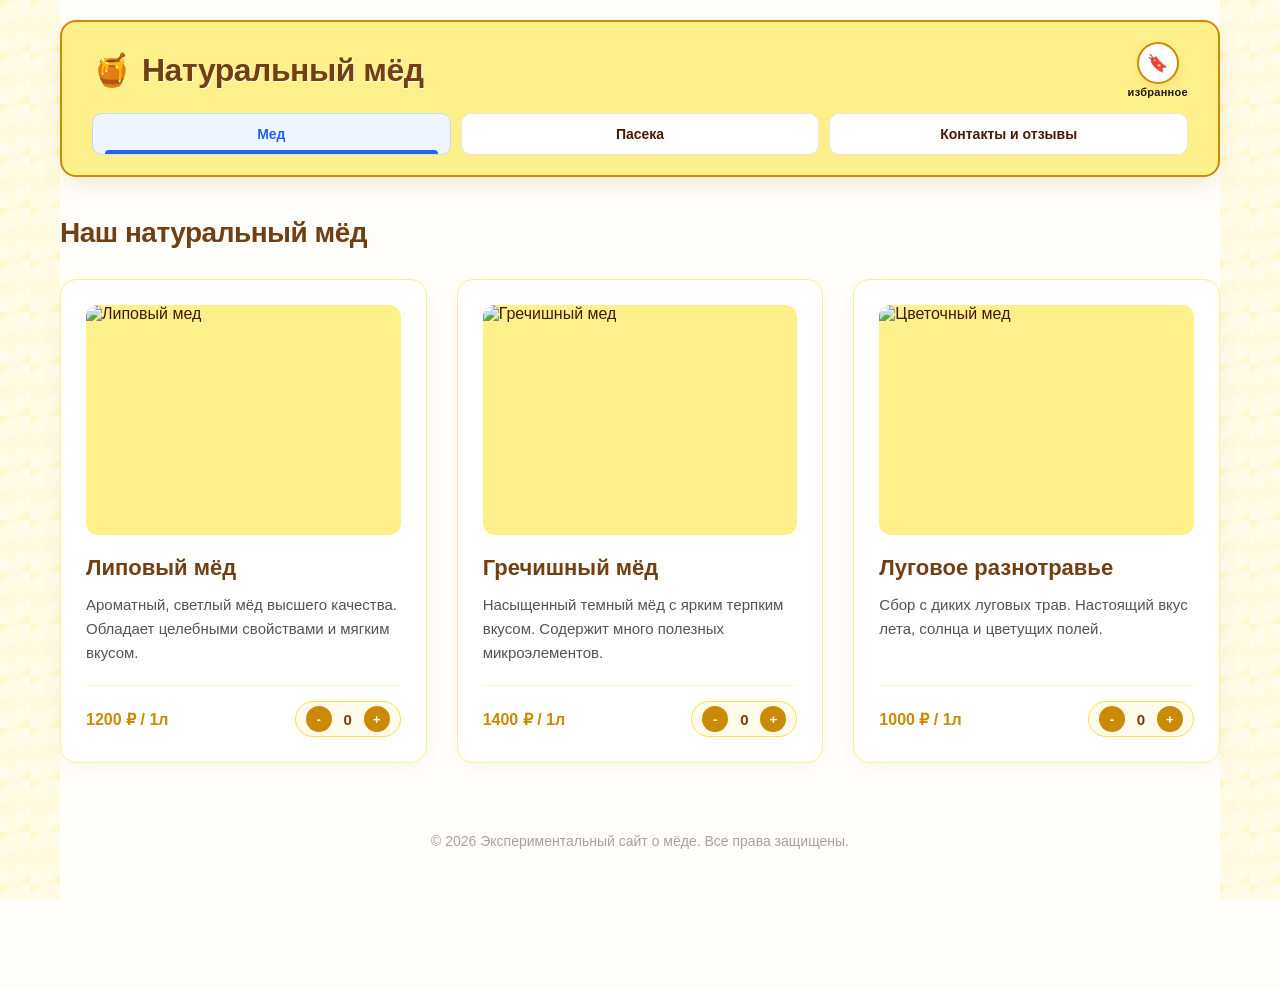
==== commit e30a5e4a: "брал треугольник, оптимизировал размер шапки для телефонов и улучшил вид избранного" ====
--- a/index.html
+++ b/index.html
@@ -3,7 +3,7 @@
 <head>
     <meta charset="UTF-8">
     <meta name="viewport" content="width=device-width, initial-scale=1.0">
-    <title>Натуральный мёд с пасеки</title>
+    <title>Натуральный мёд — Главная</title>
     <link rel="stylesheet" href="style.css">
 </head>
 <body>
@@ -33,49 +33,47 @@
         </header>
 
         <main>
-            <h1 class="page-heading">Наш алтайский мёд</h1>
+            <h1 class="page-heading">Наш натуральный мёд</h1>
             <div class="honey-grid">
-                <div class="info-card" data-id="1" data-name="Алтайский цветочный мёд" data-price="3500">
-                    <img src="honey1.jpg" alt="Цветочный мед">
-                    <h3>Цветочный мёд</h3>
-                    <p>Собран с диких лугов в экологически чистых предгорьях Алтая. Обладает насыщенным ароматом и целебными свойствами.</p>
+                <article class="info-card" data-id="1" data-name="Липовый мёд" data-price="1200">
+                    <img src="https://images.unsplash.com/photo-1587049352847-4a222e784d38?w=600&auto=format&fit=crop&q=80" alt="Липовый мед">
+                    <h3>Липовый мёд</h3>
+                    <p>Ароматный, светлый мёд высшего качества. Обладает целебными свойствами и мягким вкусом.</p>
                     <div class="meta">
-                        <span>3500 тг / кг</span>
+                        <span>1200 ₽ / 1л</span>
                         <div class="counter-box">
                             <button class="cnt-btn minus">-</button>
                             <span class="cnt-value">0</span>
                             <button class="cnt-btn plus">+</button>
                         </div>
                     </div>
-                </div>
-
-                <div class="info-card" data-id="2" data-name="Гречишный мёд" data-price="4000">
-                    <img src="honey2.jpg" alt="Гречишный мед">
+                </article>
+                <article class="info-card" data-id="2" data-name="Гречишный мёд" data-price="1400">
+                    <img src="https://images.unsplash.com/photo-1471943311424-646960669fbc?w=600&auto=format&fit=crop&q=80" alt="Гречишный мед">
                     <h3>Гречишный мёд</h3>
-                    <p>Тёмный мёд с ярким пряным вкусом и высоким содержанием железа. Отлично укрепляет иммунитет.</p>
+                    <p>Насыщенный темный мёд с ярким терпким вкусом. Содержит много полезных микроэлементов.</p>
                     <div class="meta">
-                        <span>4000 тг / кг</span>
+                        <span>1400 ₽ / 1л</span>
                         <div class="counter-box">
                             <button class="cnt-btn minus">-</button>
                             <span class="cnt-value">0</span>
                             <button class="cnt-btn plus">+</button>
                         </div>
                     </div>
-                </div>
-
-                <div class="info-card" data-id="3" data-name="Горный мёд" data-price="4500">
-                    <img src="honey3.jpg" alt="Горный мед">
-                    <h3>Горный мёд</h3>
-                    <p>Элитный сорт мёда с высокогорных пасек. Вбирает в себя нектар редких лекарственных растений.</p>
+                </article>
+                <article class="info-card" data-id="3" data-name="Луговое разнотравье" data-price="1000">
+                    <img src="https://images.unsplash.com/photo-1546549032-9571cd6b27df?w=600&auto=format&fit=crop&q=80" alt="Цветочный мед">
+                    <h3>Луговое разнотравье</h3>
+                    <p>Сбор с диких луговых трав. Настоящий вкус лета, солнца и цветущих полей.</p>
                     <div class="meta">
-                        <span>4500 тг / кг</span>
+                        <span>1000 ₽ / 1л</span>
                         <div class="counter-box">
                             <button class="cnt-btn minus">-</button>
                             <span class="cnt-value">0</span>
                             <button class="cnt-btn plus">+</button>
                         </div>
                     </div>
-                </div>
+                </article>
             </div>
         </main>
 
@@ -84,27 +82,47 @@
         </footer>
     </div>
 
+    <div id="favorites-popup" class="cart-popup hidden">
+        <div class="cart-popup-header">
+            <h3>🔖 Ваши сохраненные заказы</h3>
+            <button id="close-favorites-popup" class="close-popup-btn">&times;</button>
+        </div>
+        <div style="margin-bottom: 12px; display: flex; gap: 8px;">
+            <input type="text" id="fav-name-input" placeholder="Название набора" class="fav-input">
+            <button id="save-current-fav-btn" class="fav-save-btn">Сохранить текущий</button>
+        </div>
+        <div id="favorites-popup-items" class="cart-popup-items"></div>
+    </div>
+
+    <div id="cart-popup" class="cart-popup hidden">
+        <div class="cart-popup-header">
+            <h3>Состав вашего заказа</h3>
+            <button id="close-cart-popup" class="close-popup-btn">&times;</button>
+        </div>
+        <div id="cart-popup-items" class="cart-popup-items"></div>
+    </div>
+
     <div id="order-bar" class="order-bar hidden">
         <div class="order-bar-content">
-            <div class="order-info" id="order-bar-toggle">
+            <div id="order-bar-toggle" class="order-info">
                 <div class="order-title-row">
-                    <span class="order-heading">🛒 Ваш заказ</span>
+                    <span class="order-heading">
+                        ЗАКАЗ <span class="order-edit-hint">(изменить)</span>
+                    </span>
+                    <span class="order-total">Итого: <strong id="bar-total-price">0 ₽</strong></span>
                 </div>
-                <div class="order-items-preview" id="order-items-preview"></div>
-                <div class="order-total">Итого: <strong id="order-total-price">0 тг</strong></div>
+                <div id="bar-items-text" class="order-items-preview">пусто</div>
             </div>
-            <button id="whatsapp-btn" class="whatsapp-btn">
-                <span class="wa-icon">W</span> Сделать заказ в WhatsApp
+            <button id="whatsapp-send-btn" class="whatsapp-btn" title="Отправить в Ватсап">
+                <span class="wa-text">в Ватсап</span>
+                <span class="wa-icon">➔</span>
             </button>
         </div>
     </div>
 
-    <div id="cart-popup" class="cart-popup">
-        <div class="cart-popup-header">
-            <h3>Сохраненные заказы (Избранное)</h3>
-            <button id="close-popup-btn" class="close-popup-btn">&times;</button>
-        </div>
-        <div id="cart-popup-items" class="cart-popup-items"></div>
+    <div id="lightbox" class="lightbox-modal">
+        <span class="lightbox-close">&times;</span>
+        <img class="lightbox-content" id="lightbox-img" alt="Увеличенное фото">
     </div>
 
     <script src="cart.js"></script>
--- a/style.css
+++ b/style.css
@@ -34,13 +34,13 @@
     z-index: -1;
     background-color: #fef9c3;
     background-image: radial-gradient(circle farthest-side at 10% 90%, #fffbeb, transparent),
-                      radial-gradient(circle farthest-side at 90% 10%, #fffbeb, transparent),
-                      linear-gradient(30deg, #fef08a 12%, transparent 12.5%, transparent 87%, #fef08a 87.5%, #fef08a),
-                      linear-gradient(150deg, #fef08a 12%, transparent 12.5%, transparent 87%, #fef08a 87.5%, #fef08a),
-                      linear-gradient(30deg, #fef08a 12%, transparent 12.5%, transparent 87%, #fef08a 87.5%, #fef08a),
-                      linear-gradient(150deg, #fef08a 12%, transparent 12.5%, transparent 87%, #fef08a 87.5%, #fef08a),
-                      linear-gradient(60deg, #fef08a 25%, transparent 25.5%, transparent 75%, #fef08a 75%, #fef08a),
-                      linear-gradient(60deg, #fef08a 25%, transparent 25.5%, transparent 75%, #fef08a 75%, #fef08a);
+                        radial-gradient(circle farthest-side at 90% 10%, #fffbeb, transparent),
+                        linear-gradient(30deg, #fef08a 12%, transparent 12.5%, transparent 87%, #fef08a 87.5%, #fef08a),
+                        linear-gradient(150deg, #fef08a 12%, transparent 12.5%, transparent 87%, #fef08a 87.5%, #fef08a),
+                        linear-gradient(30deg, #fef08a 12%, transparent 12.5%, transparent 87%, #fef08a 87.5%, #fef08a),
+                        linear-gradient(150deg, #fef08a 12%, transparent 12.5%, transparent 87%, #fef08a 87.5%, #fef08a),
+                        linear-gradient(60deg, #fef08a 25%, transparent 25.5%, transparent 75%, #fef08a 75%, #fef08a),
+                        linear-gradient(60deg, #fef08a 25%, transparent 25.5%, transparent 75%, #fef08a 75%, #fef08a);
     background-size: 30px 52px;
     background-position: 0 0, 0 0, 0 0, 0 0, 15px 26px, 15px 26px, 0 0, 15px 26px;
     opacity: 0.7;
@@ -255,6 +255,8 @@
     border-radius: 12px;
     margin-bottom: 20px;
     background-color: #fef08a;
+    cursor: zoom-in;
+    transition: var(--transition);
 }
 
 .info-card h3 {
@@ -320,15 +322,14 @@
     text-align: center;
 }
 
-/* Контакты и карта */
-.contact-container {
+.contacts-grid {
     display: grid;
-    grid-template-columns: 1fr 1fr;
+    grid-template-columns: 1fr;
     gap: 30px;
-    margin-bottom: 30px;
-}
-
-.contact-card {
+    margin-bottom: 40px;
+}
+
+.contact-info-card {
     background: #ffffff;
     padding: 30px;
     border-radius: var(--card-radius);
@@ -336,314 +337,41 @@
     box-shadow: 0 4px 20px rgba(0,0,0,0.04);
 }
 
-.contact-card h2 { color: #713f12; margin-bottom: 20px; }
-.contact-item { margin-bottom: 20px; font-size: 16px; color: #57534e; }
-.contact-item strong.dark-large {
-    display: block;
-    font-size: 20px;
-    color: #000000;
-    font-weight: 800;
-    margin-top: 4px;
-}
-
-.wa-link {
-    display: inline-block;
-    background: #25d366;
-    color: white;
-    padding: 10px 20px;
-    border-radius: 20px;
+.contact-info-card h2 {
+    color: #713f12;
+    font-size: 22px;
+    margin-bottom: 15px;
+}
+
+.contact-info-card p {
+    color: #57534e;
+    font-size: 15px;
+    line-height: 1.6;
+    margin-bottom: 20px;
+}
+
+.contact-details-list {
+    list-style: none;
+    display: flex;
+    flex-direction: column;
+    gap: 15px;
+}
+
+.contact-details-list li {
+    font-size: 15px;
+    color: #451a03;
+}
+
+.contact-details-list a {
+    color: #ca8a04;
     text-decoration: none;
     font-weight: 700;
-    margin-top: 8px;
-    transition: var(--transition);
-}
-.wa-link:hover { background: #20ba5a; transform: scale(1.05); }
-
-.map-section {
-    width: 100%;
-    border-radius: var(--card-radius);
-    overflow: hidden;
-    border: 2px solid #fef08a;
-    background: #fffbeb;
-    display: flex;
-    flex-direction: column;
-    align-items: center;
-    justify-content: center;
-    padding: 15px;
-}
-
-.map-wrapper-inner {
-    width: 100%;
-    overflow-x: auto;
-    display: flex;
-    justify-content: center;
-}
-
-.navigator-btn-box {
-    padding-top: 15px;
-    text-align: center;
-    width: 100%;
-}
-
-.nav-btn {
-    display: inline-flex;
-    align-items: center;
-    gap: 10px;
-    background: #ffcc00;
-    color: #000000;
-    padding: 12px 24px;
-    border-radius: 25px;
-    text-decoration: none;
-    font-weight: 800;
-    font-size: 16px;
-    box-shadow: 0 4px 15px rgba(255, 204, 0, 0.4);
-    transition: var(--transition);
-}
-.nav-btn:hover { background: #e6b800; transform: scale(1.05); }
-
-/* СЕКЦИЯ И ФОРМА ОТЗЫВОВ */
-.reviews-section-header {
-    display: flex;
-    justify-content: space-between;
-    align-items: center;
-    margin-bottom: 20px;
-}
-
-.reviews-section-header h2 {
-    margin-bottom: 0 !important;
-}
-
-.average-rating-badge {
-    display: flex;
-    align-items: center;
-    gap: 4px;
-    background: #fffbeb;
-    border: 1px solid #fde047;
-    padding: 6px 14px;
-    border-radius: 20px;
-    font-weight: 800;
-    font-size: 16px;
-    color: #713f12;
-}
-
-.average-rating-badge.hidden {
-    display: none;
-}
-
-.avg-stars {
-    color: #eab308;
-    font-size: 18px;
-}
-
-.avg-count {
-    font-size: 13px;
-    font-weight: 600;
-    color: #78716c;
-}
-
-.review-form {
-    display: flex;
-    flex-direction: column;
-    gap: 15px;
-}
-
-.review-form-top-row {
-    display: flex;
-    justify-content: space-between;
-    align-items: flex-end;
-    gap: 20px;
-}
-
-.review-input-group {
-    display: flex;
-    flex-direction: column;
-    gap: 6px;
-    flex: 1;
-}
-
-.review-input-group label {
-    font-size: 14px;
-    font-weight: 700;
-    color: #713f12;
-}
-
-.review-input-group input,
-.review-input-group textarea {
-    width: 100%;
-    padding: 12px 15px;
-    border-radius: 12px;
-    border: 1px solid #fde047;
-    background: #fffbeb;
-    font-family: inherit;
-    font-size: 15px;
-    color: #451a03;
-    transition: var(--transition);
-}
-
-.review-input-group input:focus,
-.review-input-group textarea:focus {
-    outline: none;
-    border-color: #ca8a04;
-    background: #ffffff;
-    box-shadow: 0 0 0 3px rgba(202, 138, 4, 0.15);
-}
-
-.review-stars-group {
-    display: flex;
-    flex-direction: column;
-    align-items: flex-end;
-    gap: 6px;
-}
-
-.star-rating {
-    display: flex;
-    flex-direction: row-reverse;
-    justify-content: flex-end;
-}
-
-.star-rating input {
-    display: none;
-}
-
-.star-rating label {
-    font-size: 26px;
-    color: #d1d5db;
-    cursor: pointer;
-    transition: color 0.2s ease;
-    padding: 0 2px;
-    line-height: 1;
-}
-
-.star-rating input:checked ~ label,
-.star-rating label:hover,
-.star-rating label:hover ~ label {
-    color: #eab308;
-}
-
-.review-form-buttons {
-    display: flex;
-    gap: 12px;
-    margin-top: 5px;
-}
-
-.submit-review-btn {
-    background: #ca8a04;
-    color: white;
-    border: none;
-    padding: 12px 24px;
-    border-radius: 12px;
-    font-weight: 700;
-    font-size: 15px;
-    cursor: pointer;
-    transition: var(--transition);
-    box-shadow: 0 4px 12px rgba(202, 138, 4, 0.2);
-}
-
-.submit-review-btn:hover {
-    background: #a16207;
-    transform: translateY(-2px);
-}
-
-.cancel-review-btn {
-    background: #e7e5e4;
-    color: #57534e;
-    border: none;
-    padding: 12px 20px;
-    border-radius: 12px;
-    font-weight: 700;
-    font-size: 15px;
-    cursor: pointer;
-    transition: var(--transition);
-}
-
-.cancel-review-btn:hover {
-    background: #d6d3d1;
-}
-
-.cancel-review-btn.hidden, .fav-badge.hidden, .order-bar.hidden {
-    display: none;
-}
-
-.reviews-list-container {
-    display: flex;
-    flex-direction: column;
-    gap: 15px;
-    margin-top: 10px;
-}
-
-.review-card-item {
-    background: #fffbeb;
-    border: 1px solid #fef08a;
-    border-radius: 12px;
-    padding: 18px 20px;
-    position: relative;
-    display: flex;
-    flex-direction: column;
-    gap: 8px;
-    box-shadow: 0 2px 8px rgba(0,0,0,0.02);
-}
-
-.review-card-header {
-    display: flex;
-    justify-content: space-between;
-    align-items: center;
-}
-
-.review-author-name {
-    font-weight: 800;
-    font-size: 17px;
-    color: #713f12;
-}
-
-.review-card-stars {
-    color: #eab308;
-    font-size: 16px;
-    letter-spacing: 2px;
-}
-
-.review-card-text {
-    font-size: 15px;
-    color: #57534e;
-    line-height: 1.5;
-    word-break: break-word;
-}
-
-.review-card-footer-actions {
-    display: flex;
-    justify-content: flex-end;
-    gap: 10px;
-    margin-top: 5px;
-    border-top: 1px dashed #fde047;
-    padding-top: 10px;
-}
-
-.review-action-icon-btn {
-    background: #ffffff;
-    border: 1px solid #e7e5e4;
-    border-radius: 8px;
-    width: 34px;
-    height: 34px;
-    display: flex;
-    align-items: center;
-    justify-content: center;
-    cursor: pointer;
-    font-size: 14px;
-    transition: var(--transition);
-}
-
-.review-action-icon-btn.edit-btn:hover {
-    background: #eff6ff;
-    border-color: #bfdbfe;
-    transform: scale(1.05);
-}
-
-.review-action-icon-btn.delete-btn:hover {
-    background: #fef2f2;
-    border-color: #fecaca;
-    transform: scale(1.05);
-}
-
-/* Корзина / Избранное / Попапы / Нижняя планка заказа */
+}
+
+.contact-details-list a:hover {
+    text-decoration: underline;
+}
+
 .cart-popup {
     position: fixed;
     bottom: 95px;
@@ -691,7 +419,9 @@
     line-height: 1;
 }
 
-.close-popup-btn:hover { color: #451a03; }
+.close-popup-btn:hover {
+    color: #451a03;
+}
 
 .cart-popup-items {
     display: flex;
@@ -702,7 +432,33 @@
     padding-right: 5px;
 }
 
-.popup-item-row {
+.fav-input {
+    flex: 1;
+    padding: 8px 12px;
+    border: 1px solid #ca8a04;
+    border-radius: 10px;
+    font-size: 14px;
+    outline: none;
+    background: #fffbeb;
+}
+
+.fav-save-btn {
+    background: #ca8a04;
+    color: white;
+    border: none;
+    padding: 8px 14px;
+    border-radius: 10px;
+    font-weight: 700;
+    cursor: pointer;
+    font-size: 13px;
+    transition: var(--transition);
+}
+
+.fav-save-btn:hover {
+    background: #a16207;
+}
+
+.fav-item-row, .popup-item-row {
     display: flex;
     justify-content: space-between;
     align-items: center;
@@ -712,19 +468,19 @@
     border: 1px solid #fef08a;
 }
 
-.popup-item-info {
+.popup-item-info, .fav-item-info {
     display: flex;
     flex-direction: column;
     gap: 2px;
 }
 
-.popup-item-name {
+.popup-item-name, .fav-item-name {
     font-weight: 700;
     color: #713f12;
     font-size: 15px;
 }
 
-.popup-item-price {
+.popup-item-price, .fav-item-desc {
     font-size: 13px;
     color: #78716c;
 }
@@ -744,7 +500,10 @@
     font-size: 12px;
     cursor: pointer;
 }
-.fav-load-btn:hover { background: #1d4ed8; }
+
+.fav-load-btn:hover {
+    background: #1d4ed8;
+}
 
 .fav-del-btn {
     background: #dc2626;
@@ -756,7 +515,10 @@
     font-size: 12px;
     cursor: pointer;
 }
-.fav-del-btn:hover { background: #b91c1c; }
+
+.fav-del-btn:hover {
+    background: #b91c1c;
+}
 
 .order-bar {
     position: fixed;
@@ -774,6 +536,12 @@
     transition: all 0.3s cubic-bezier(0.4, 0, 0.2, 1);
 }
 
+.order-bar.hidden {
+    opacity: 0;
+    pointer-events: none;
+    transform: translateX(-50%) translateY(30px);
+}
+
 .order-bar-content {
     display: flex;
     align-items: center;
@@ -793,6 +561,7 @@
     display: flex;
     align-items: center;
     justify-content: space-between;
+    gap: 15px;
 }
 
 .order-heading {
@@ -804,6 +573,14 @@
     display: flex;
     align-items: center;
     gap: 6px;
+}
+
+.order-edit-hint {
+    font-size: 12px;
+    font-weight: 600;
+    color: #78716c;
+    text-transform: none;
+    letter-spacing: normal;
 }
 
 .order-total {
@@ -841,7 +618,11 @@
     transition: var(--transition);
     white-space: nowrap;
 }
-.whatsapp-btn:hover { background-color: #20ba5a; transform: scale(1.05); }
+
+.whatsapp-btn:hover {
+    background-color: #20ba5a;
+    transform: scale(1.05);
+}
 
 .wa-icon {
     background: white;
@@ -856,6 +637,42 @@
     font-size: 15px;
 }
 
+.lightbox-modal {
+    display: none;
+    position: fixed;
+    z-index: 1000;
+    top: 0;
+    left: 0;
+    width: 100%;
+    height: 100%;
+    background-color: rgba(0, 0, 0, 0.85);
+    backdrop-filter: blur(5px);
+    justify-content: center;
+    align-items: center;
+    padding: 20px;
+}
+
+.lightbox-modal.active {
+    display: flex;
+}
+
+.lightbox-content {
+    max-width: 90%;
+    max-height: 90vh;
+    border-radius: 12px;
+    border: 2px solid #fef08a;
+    object-fit: contain;
+}
+
+.lightbox-close {
+    position: absolute;
+    top: 25px;
+    right: 35px;
+    color: #ffffff;
+    font-size: 40px;
+    cursor: pointer;
+}
+
 footer {
     text-align: center;
     padding: 30px;
@@ -869,17 +686,32 @@
     body::before, body::after { width: 10px; }
     .main-wrapper { margin: 0; padding: 10px; }
     header { padding: 15px; margin-bottom: 20px; }
-    .honey-grid { grid-template-columns: 1fr; gap: 20px; }
-    .site-title { font-size: 20px; }
-    .header-emoji { font-size: 26px; }
+    .honey-grid, .contacts-grid { grid-template-columns: 1fr; gap: 20px; }
+    
+    .site-title { 
+        font-size: 20px; 
+    }
+    .header-emoji {
+        font-size: 26px;
+    }
+    
     nav a { font-size: 12px; padding: 10px 6px; }
-    .order-bar { width: 96%; padding: 10px 12px; }
-    .order-bar-content { flex-direction: column; align-items: stretch; gap: 8px; }
-    .whatsapp-btn { justify-content: center; width: 100%; }
-    .order-items-preview { max-width: 100%; }
+    .info-card img { height: 200px; }
     
-    .contact-container { grid-template-columns: 1fr; }
-    .review-form-top-row { flex-direction: column; align-items: stretch; gap: 15px; }
-    .review-stars-group { align-items: flex-start; }
-    .reviews-section-header { flex-direction: column; align-items: flex-start; gap: 10px; }
+    .order-bar {
+        width: 96%;
+        padding: 10px 12px;
+    }
+    .order-bar-content {
+        flex-direction: column;
+        align-items: stretch;
+        gap: 8px;
+    }
+    .whatsapp-btn {
+        justify-content: center;
+        width: 100%;
+    }
+    .order-items-preview {
+        max-width: 100%;
+    }
 }
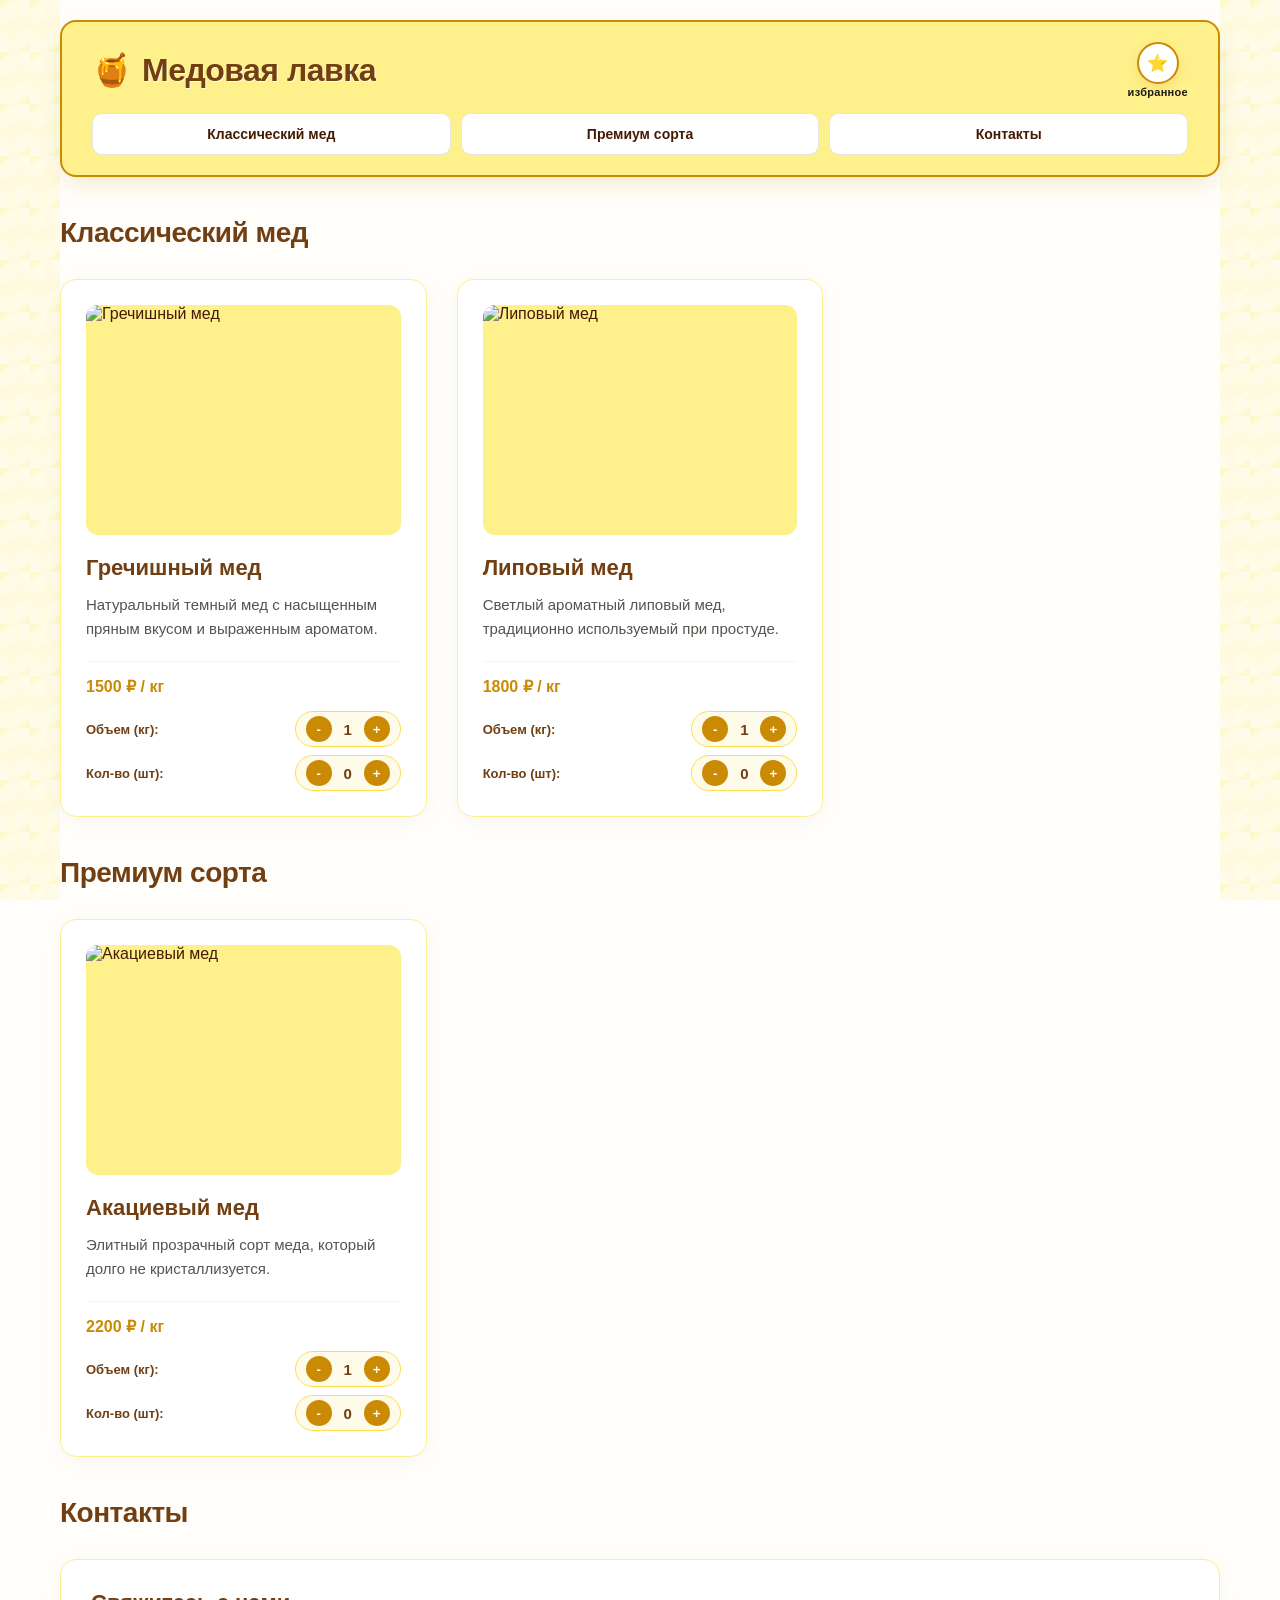
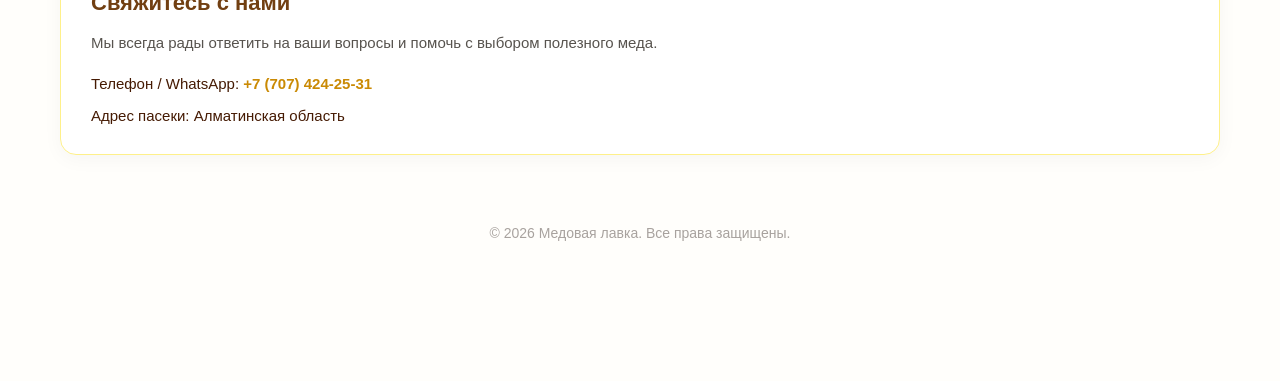
==== commit cd814f42: "нтеграция корзины, двойных счетчиков и избранного с оригинальным дизайном" ====
--- a/index.html
+++ b/index.html
@@ -3,126 +3,220 @@
 <head>
     <meta charset="UTF-8">
     <meta name="viewport" content="width=device-width, initial-scale=1.0">
-    <title>Натуральный мёд — Главная</title>
+    <title>Медовая лавка</title>
     <link rel="stylesheet" href="style.css">
 </head>
 <body>
+
     <div class="main-wrapper">
+        <!-- Шапка сайта -->
         <header>
             <div class="header-top">
                 <div class="header-center-brand">
                     <span class="header-emoji">🍯</span>
-                    <a href="index.html" class="site-title">Натуральный мёд</a>
+                    <a href="#" class="site-title">Медовая лавка</a>
                 </div>
                 <div class="header-right-action">
                     <div class="fav-btn-wrapper">
                         <button id="favorites-toggle-btn" class="fav-icon-btn" title="Избранные заказы">
-                            🔖 <span id="fav-badge" class="fav-badge hidden">0</span>
+                            ⭐
+                            <span id="fav-badge" class="fav-badge hidden">0</span>
                         </button>
                         <span class="fav-label-sub">избранное</span>
                     </div>
                 </div>
             </div>
+            
             <nav>
                 <ul>
-                    <li><a href="index.html" class="active">Мед</a></li>
-                    <li><a href="about.html">Пасека</a></li>
-                    <li><a href="contact.html">Контакты и отзывы</a></li>
+                    <li><a href="#classic-honey">Классический мед</a></li>
+                    <li><a href="#premium-honey">Премиум сорта</a></li>
+                    <li><a href="#contacts">Контакты</a></li>
                 </ul>
             </nav>
         </header>
 
+        <!-- Основной контент (Каталог) -->
         <main>
-            <h1 class="page-heading">Наш натуральный мёд</h1>
-            <div class="honey-grid">
-                <article class="info-card" data-id="1" data-name="Липовый мёд" data-price="1200">
-                    <img src="https://images.unsplash.com/photo-1587049352847-4a222e784d38?w=600&auto=format&fit=crop&q=80" alt="Липовый мед">
-                    <h3>Липовый мёд</h3>
-                    <p>Ароматный, светлый мёд высшего качества. Обладает целебными свойствами и мягким вкусом.</p>
-                    <div class="meta">
-                        <span>1200 ₽ / 1л</span>
-                        <div class="counter-box">
-                            <button class="cnt-btn minus">-</button>
-                            <span class="cnt-value">0</span>
-                            <button class="cnt-btn plus">+</button>
-                        </div>
-                    </div>
-                </article>
-                <article class="info-card" data-id="2" data-name="Гречишный мёд" data-price="1400">
-                    <img src="https://images.unsplash.com/photo-1471943311424-646960669fbc?w=600&auto=format&fit=crop&q=80" alt="Гречишный мед">
-                    <h3>Гречишный мёд</h3>
-                    <p>Насыщенный темный мёд с ярким терпким вкусом. Содержит много полезных микроэлементов.</p>
-                    <div class="meta">
-                        <span>1400 ₽ / 1л</span>
-                        <div class="counter-box">
-                            <button class="cnt-btn minus">-</button>
-                            <span class="cnt-value">0</span>
-                            <button class="cnt-btn plus">+</button>
-                        </div>
-                    </div>
-                </article>
-                <article class="info-card" data-id="3" data-name="Луговое разнотравье" data-price="1000">
-                    <img src="https://images.unsplash.com/photo-1546549032-9571cd6b27df?w=600&auto=format&fit=crop&q=80" alt="Цветочный мед">
-                    <h3>Луговое разнотравье</h3>
-                    <p>Сбор с диких луговых трав. Настоящий вкус лета, солнца и цветущих полей.</p>
-                    <div class="meta">
-                        <span>1000 ₽ / 1л</span>
-                        <div class="counter-box">
-                            <button class="cnt-btn minus">-</button>
-                            <span class="cnt-value">0</span>
-                            <button class="cnt-btn plus">+</button>
-                        </div>
-                    </div>
-                </article>
-            </div>
+            
+            <!-- Раздел 1: Классический мед -->
+            <section id="classic-honey">
+                <h2 class="page-heading">Классический мед</h2>
+                <div class="honey-grid">
+                    
+                    <!-- Карточка товара 1 -->
+                    <div class="info-card" data-id="honey_1" data-name="Гречишный мед" data-price="1500">
+                        <img src="img/honey1.jpg" alt="Гречишный мед" class="card-img">
+                        <h3>Гречишный мед</h3>
+                        <p>Натуральный темный мед с насыщенным пряным вкусом и выраженным ароматом.</p>
+                        
+                        <div class="meta">
+                            <span>1500 ₽ / кг</span>
+                        </div>
+
+                        <!-- Двойной счетчик -->
+                        <div class="card-controls" style="margin-top: 15px; display: flex; flex-direction: column; gap: 8px;">
+                            <div style="display: flex; justify-content: space-between; align-items: center; font-size: 13px; font-weight: 700; color: #713f12;">
+                                <span>Объем (кг):</span>
+                                <div class="counter-box">
+                                    <button class="cnt-btn weight-minus">-</button>
+                                    <span class="weight-value cnt-value">1</span>
+                                    <button class="cnt-btn weight-plus">+</button>
+                                </div>
+                            </div>
+                            <div style="display: flex; justify-content: space-between; align-items: center; font-size: 13px; font-weight: 700; color: #713f12;">
+                                <span>Кол-во (шт):</span>
+                                <div class="counter-box">
+                                    <button class="cnt-btn qty-minus">-</button>
+                                    <span class="qty-value cnt-value">0</span>
+                                    <button class="cnt-btn qty-plus">+</button>
+                                </div>
+                            </div>
+                        </div>
+                    </div>
+
+                    <!-- Карточка товара 2 -->
+                    <div class="info-card" data-id="honey_2" data-name="Липовый мед" data-price="1800">
+                        <img src="img/honey2.jpg" alt="Липовый мед" class="card-img">
+                        <h3>Липовый мед</h3>
+                        <p>Светлый ароматный липовый мед, традиционно используемый при простуде.</p>
+                        
+                        <div class="meta">
+                            <span>1800 ₽ / кг</span>
+                        </div>
+
+                        <div class="card-controls" style="margin-top: 15px; display: flex; flex-direction: column; gap: 8px;">
+                            <div style="display: flex; justify-content: space-between; align-items: center; font-size: 13px; font-weight: 700; color: #713f12;">
+                                <span>Объем (кг):</span>
+                                <div class="counter-box">
+                                    <button class="cnt-btn weight-minus">-</button>
+                                    <span class="weight-value cnt-value">1</span>
+                                    <button class="cnt-btn weight-plus">+</button>
+                                </div>
+                            </div>
+                            <div style="display: flex; justify-content: space-between; align-items: center; font-size: 13px; font-weight: 700; color: #713f12;">
+                                <span>Кол-во (шт):</span>
+                                <div class="counter-box">
+                                    <button class="cnt-btn qty-minus">-</button>
+                                    <span class="qty-value cnt-value">0</span>
+                                    <button class="cnt-btn qty-plus">+</button>
+                                </div>
+                            </div>
+                        </div>
+                    </div>
+
+                </div>
+            </section>
+
+            <!-- Раздел 2: Премиум сорта -->
+            <section id="premium-honey">
+                <h2 class="page-heading">Премиум сорта</h2>
+                <div class="honey-grid">
+                    
+                    <!-- Карточка товара 3 -->
+                    <div class="info-card" data-id="honey_3" data-name="Акациевый мед" data-price="2200">
+                        <img src="img/honey3.jpg" alt="Акациевый мед" class="card-img">
+                        <h3>Акациевый мед</h3>
+                        <p>Элитный прозрачный сорт меда, который долго не кристаллизуется.</p>
+                        
+                        <div class="meta">
+                            <span>2200 ₽ / кг</span>
+                        </div>
+
+                        <div class="card-controls" style="margin-top: 15px; display: flex; flex-direction: column; gap: 8px;">
+                            <div style="display: flex; justify-content: space-between; align-items: center; font-size: 13px; font-weight: 700; color: #713f12;">
+                                <span>Объем (кг):</span>
+                                <div class="counter-box">
+                                    <button class="cnt-btn weight-minus">-</button>
+                                    <span class="weight-value cnt-value">1</span>
+                                    <button class="cnt-btn weight-plus">+</button>
+                                </div>
+                            </div>
+                            <div style="display: flex; justify-content: space-between; align-items: center; font-size: 13px; font-weight: 700; color: #713f12;">
+                                <span>Кол-во (шт):</span>
+                                <div class="counter-box">
+                                    <button class="cnt-btn qty-minus">-</button>
+                                    <span class="qty-value cnt-value">0</span>
+                                    <button class="cnt-btn qty-plus">+</button>
+                                </div>
+                            </div>
+                        </div>
+                    </div>
+
+                </div>
+            </section>
+
+            <!-- Раздел 3: Контакты -->
+            <section id="contacts">
+                <h2 class="page-heading">Контакты</h2>
+                <div class="contacts-grid">
+                    <div class="contact-info-card">
+                        <h2>Свяжитесь с нами</h2>
+                        <p>Мы всегда рады ответить на ваши вопросы и помочь с выбором полезного меда.</p>
+                        <ul class="contact-details-list">
+                            <li>Телефон / WhatsApp: <a href="https://wa.me/77074242531" target="_blank">+7 (707) 424-25-31</a></li>
+                            <li>Адрес пасеки: Алматинская область</li>
+                        </ul>
+                    </div>
+                </div>
+            </section>
+
         </main>
 
         <footer>
-            <p>&copy; 2026 Экспериментальный сайт о мёде. Все права защищены.</p>
+            <p>&copy; 2026 Медовая лавка. Все права защищены.</p>
         </footer>
     </div>
 
-    <div id="favorites-popup" class="cart-popup hidden">
-        <div class="cart-popup-header">
-            <h3>🔖 Ваши сохраненные заказы</h3>
-            <button id="close-favorites-popup" class="close-popup-btn">&times;</button>
-        </div>
-        <div style="margin-bottom: 12px; display: flex; gap: 8px;">
-            <input type="text" id="fav-name-input" placeholder="Название набора" class="fav-input">
-            <button id="save-current-fav-btn" class="fav-save-btn">Сохранить текущий</button>
-        </div>
-        <div id="favorites-popup-items" class="cart-popup-items"></div>
-    </div>
-
-    <div id="cart-popup" class="cart-popup hidden">
-        <div class="cart-popup-header">
-            <h3>Состав вашего заказа</h3>
-            <button id="close-cart-popup" class="close-popup-btn">&times;</button>
-        </div>
-        <div id="cart-popup-items" class="cart-popup-items"></div>
-    </div>
-
+    <!-- Нижняя планка заказа -->
     <div id="order-bar" class="order-bar hidden">
         <div class="order-bar-content">
-            <div id="order-bar-toggle" class="order-info">
+            <div class="order-info" id="order-bar-toggle">
                 <div class="order-title-row">
                     <span class="order-heading">
-                        ЗАКАЗ <span class="order-edit-hint">(изменить)</span>
+                        <span>🛒</span> Ваш заказ
+                        <span class="order-edit-hint">(нажмите для изменения)</span>
                     </span>
                     <span class="order-total">Итого: <strong id="bar-total-price">0 ₽</strong></span>
                 </div>
-                <div id="bar-items-text" class="order-items-preview">пусто</div>
+                <div class="order-items-preview" id="bar-items-text">пусто</div>
             </div>
-            <button id="whatsapp-send-btn" class="whatsapp-btn" title="Отправить в Ватсап">
-                <span class="wa-text">в Ватсап</span>
-                <span class="wa-icon">➔</span>
+            <button id="whatsapp-send-btn" class="whatsapp-btn">
+                <span class="wa-icon">💬</span> Заказать в WhatsApp
             </button>
         </div>
     </div>
 
+    <!-- Всплывающее окно корзины -->
+    <div id="cart-popup" class="cart-popup">
+        <div class="cart-popup-header">
+            <h3>Корзина заказов</h3>
+            <button id="close-cart-popup" class="close-popup-btn">&times;</button>
+        </div>
+        <div id="cart-popup-items" class="cart-popup-items">
+            <!-- Сюда динамически добавляются товары -->
+        </div>
+        <div style="margin-top: 15px; border-top: 1px solid #fef08a; padding-top: 15px; display: flex; gap: 10px;">
+            <input type="text" id="fav-name-input" class="fav-input" placeholder="Название набора (необязательно)">
+            <button id="save-current-fav-btn" class="fav-save-btn">Сохранить в избранное</button>
+        </div>
+    </div>
+
+    <!-- Всплывающее окно избранных заказов -->
+    <div id="favorites-popup" class="cart-popup">
+        <div class="cart-popup-header">
+            <h3>Сохраненные наборы</h3>
+            <button id="close-favorites-popup" class="close-popup-btn">&times;</button>
+        </div>
+        <div id="favorites-popup-items" class="cart-popup-items">
+            <!-- Сюда добавляется избранное -->
+        </div>
+    </div>
+
+    <!-- Лайтбокс для картинок -->
     <div id="lightbox" class="lightbox-modal">
         <span class="lightbox-close">&times;</span>
-        <img class="lightbox-content" id="lightbox-img" alt="Увеличенное фото">
+        <img id="lightbox-img" class="lightbox-content" src="" alt="Увеличенное фото">
     </div>
 
     <script src="cart.js"></script>
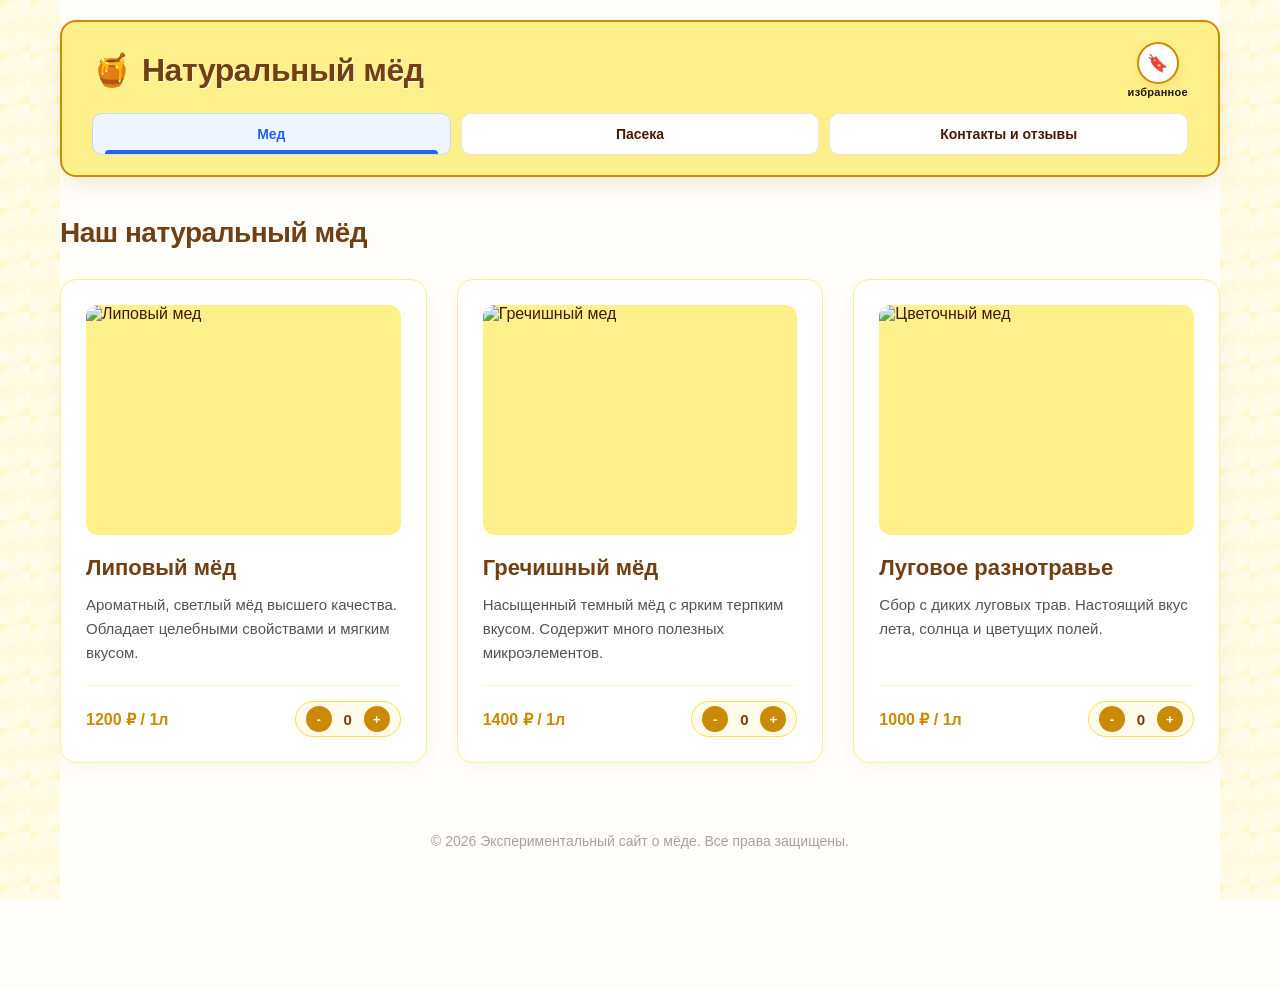
==== commit 87c7a2e2: "нтеграция" ====
--- a/index.html
+++ b/index.html
@@ -3,220 +3,126 @@
 <head>
     <meta charset="UTF-8">
     <meta name="viewport" content="width=device-width, initial-scale=1.0">
-    <title>Медовая лавка</title>
+    <title>Натуральный мёд — Главная</title>
     <link rel="stylesheet" href="style.css">
 </head>
 <body>
-
     <div class="main-wrapper">
-        <!-- Шапка сайта -->
         <header>
             <div class="header-top">
                 <div class="header-center-brand">
                     <span class="header-emoji">🍯</span>
-                    <a href="#" class="site-title">Медовая лавка</a>
+                    <a href="index.html" class="site-title">Натуральный мёд</a>
                 </div>
                 <div class="header-right-action">
                     <div class="fav-btn-wrapper">
                         <button id="favorites-toggle-btn" class="fav-icon-btn" title="Избранные заказы">
-                            ⭐
-                            <span id="fav-badge" class="fav-badge hidden">0</span>
+                            🔖 <span id="fav-badge" class="fav-badge hidden">0</span>
                         </button>
                         <span class="fav-label-sub">избранное</span>
                     </div>
                 </div>
             </div>
-            
             <nav>
                 <ul>
-                    <li><a href="#classic-honey">Классический мед</a></li>
-                    <li><a href="#premium-honey">Премиум сорта</a></li>
-                    <li><a href="#contacts">Контакты</a></li>
+                    <li><a href="index.html" class="active">Мед</a></li>
+                    <li><a href="about.html">Пасека</a></li>
+                    <li><a href="contact.html">Контакты и отзывы</a></li>
                 </ul>
             </nav>
         </header>
 
-        <!-- Основной контент (Каталог) -->
         <main>
-            
-            <!-- Раздел 1: Классический мед -->
-            <section id="classic-honey">
-                <h2 class="page-heading">Классический мед</h2>
-                <div class="honey-grid">
-                    
-                    <!-- Карточка товара 1 -->
-                    <div class="info-card" data-id="honey_1" data-name="Гречишный мед" data-price="1500">
-                        <img src="img/honey1.jpg" alt="Гречишный мед" class="card-img">
-                        <h3>Гречишный мед</h3>
-                        <p>Натуральный темный мед с насыщенным пряным вкусом и выраженным ароматом.</p>
-                        
-                        <div class="meta">
-                            <span>1500 ₽ / кг</span>
-                        </div>
-
-                        <!-- Двойной счетчик -->
-                        <div class="card-controls" style="margin-top: 15px; display: flex; flex-direction: column; gap: 8px;">
-                            <div style="display: flex; justify-content: space-between; align-items: center; font-size: 13px; font-weight: 700; color: #713f12;">
-                                <span>Объем (кг):</span>
-                                <div class="counter-box">
-                                    <button class="cnt-btn weight-minus">-</button>
-                                    <span class="weight-value cnt-value">1</span>
-                                    <button class="cnt-btn weight-plus">+</button>
-                                </div>
-                            </div>
-                            <div style="display: flex; justify-content: space-between; align-items: center; font-size: 13px; font-weight: 700; color: #713f12;">
-                                <span>Кол-во (шт):</span>
-                                <div class="counter-box">
-                                    <button class="cnt-btn qty-minus">-</button>
-                                    <span class="qty-value cnt-value">0</span>
-                                    <button class="cnt-btn qty-plus">+</button>
-                                </div>
-                            </div>
+            <h1 class="page-heading">Наш натуральный мёд</h1>
+            <div class="honey-grid">
+                <article class="info-card" data-id="1" data-name="Липовый мёд" data-price="1200">
+                    <img src="https://images.unsplash.com/photo-1587049352847-4a222e784d38?w=600&auto=format&fit=crop&q=80" alt="Липовый мед">
+                    <h3>Липовый мёд</h3>
+                    <p>Ароматный, светлый мёд высшего качества. Обладает целебными свойствами и мягким вкусом.</p>
+                    <div class="meta">
+                        <span>1200 ₽ / 1л</span>
+                        <div class="counter-box">
+                            <button class="cnt-btn minus">-</button>
+                            <span class="cnt-value">0</span>
+                            <button class="cnt-btn plus">+</button>
                         </div>
                     </div>
-
-                    <!-- Карточка товара 2 -->
-                    <div class="info-card" data-id="honey_2" data-name="Липовый мед" data-price="1800">
-                        <img src="img/honey2.jpg" alt="Липовый мед" class="card-img">
-                        <h3>Липовый мед</h3>
-                        <p>Светлый ароматный липовый мед, традиционно используемый при простуде.</p>
-                        
-                        <div class="meta">
-                            <span>1800 ₽ / кг</span>
-                        </div>
-
-                        <div class="card-controls" style="margin-top: 15px; display: flex; flex-direction: column; gap: 8px;">
-                            <div style="display: flex; justify-content: space-between; align-items: center; font-size: 13px; font-weight: 700; color: #713f12;">
-                                <span>Объем (кг):</span>
-                                <div class="counter-box">
-                                    <button class="cnt-btn weight-minus">-</button>
-                                    <span class="weight-value cnt-value">1</span>
-                                    <button class="cnt-btn weight-plus">+</button>
-                                </div>
-                            </div>
-                            <div style="display: flex; justify-content: space-between; align-items: center; font-size: 13px; font-weight: 700; color: #713f12;">
-                                <span>Кол-во (шт):</span>
-                                <div class="counter-box">
-                                    <button class="cnt-btn qty-minus">-</button>
-                                    <span class="qty-value cnt-value">0</span>
-                                    <button class="cnt-btn qty-plus">+</button>
-                                </div>
-                            </div>
+                </article>
+                <article class="info-card" data-id="2" data-name="Гречишный мёд" data-price="1400">
+                    <img src="https://images.unsplash.com/photo-1471943311424-646960669fbc?w=600&auto=format&fit=crop&q=80" alt="Гречишный мед">
+                    <h3>Гречишный мёд</h3>
+                    <p>Насыщенный темный мёд с ярким терпким вкусом. Содержит много полезных микроэлементов.</p>
+                    <div class="meta">
+                        <span>1400 ₽ / 1л</span>
+                        <div class="counter-box">
+                            <button class="cnt-btn minus">-</button>
+                            <span class="cnt-value">0</span>
+                            <button class="cnt-btn plus">+</button>
                         </div>
                     </div>
-
-                </div>
-            </section>
-
-            <!-- Раздел 2: Премиум сорта -->
-            <section id="premium-honey">
-                <h2 class="page-heading">Премиум сорта</h2>
-                <div class="honey-grid">
-                    
-                    <!-- Карточка товара 3 -->
-                    <div class="info-card" data-id="honey_3" data-name="Акациевый мед" data-price="2200">
-                        <img src="img/honey3.jpg" alt="Акациевый мед" class="card-img">
-                        <h3>Акациевый мед</h3>
-                        <p>Элитный прозрачный сорт меда, который долго не кристаллизуется.</p>
-                        
-                        <div class="meta">
-                            <span>2200 ₽ / кг</span>
-                        </div>
-
-                        <div class="card-controls" style="margin-top: 15px; display: flex; flex-direction: column; gap: 8px;">
-                            <div style="display: flex; justify-content: space-between; align-items: center; font-size: 13px; font-weight: 700; color: #713f12;">
-                                <span>Объем (кг):</span>
-                                <div class="counter-box">
-                                    <button class="cnt-btn weight-minus">-</button>
-                                    <span class="weight-value cnt-value">1</span>
-                                    <button class="cnt-btn weight-plus">+</button>
-                                </div>
-                            </div>
-                            <div style="display: flex; justify-content: space-between; align-items: center; font-size: 13px; font-weight: 700; color: #713f12;">
-                                <span>Кол-во (шт):</span>
-                                <div class="counter-box">
-                                    <button class="cnt-btn qty-minus">-</button>
-                                    <span class="qty-value cnt-value">0</span>
-                                    <button class="cnt-btn qty-plus">+</button>
-                                </div>
-                            </div>
+                </article>
+                <article class="info-card" data-id="3" data-name="Луговое разнотравье" data-price="1000">
+                    <img src="https://images.unsplash.com/photo-1546549032-9571cd6b27df?w=600&auto=format&fit=crop&q=80" alt="Цветочный мед">
+                    <h3>Луговое разнотравье</h3>
+                    <p>Сбор с диких луговых трав. Настоящий вкус лета, солнца и цветущих полей.</p>
+                    <div class="meta">
+                        <span>1000 ₽ / 1л</span>
+                        <div class="counter-box">
+                            <button class="cnt-btn minus">-</button>
+                            <span class="cnt-value">0</span>
+                            <button class="cnt-btn plus">+</button>
                         </div>
                     </div>
-
-                </div>
-            </section>
-
-            <!-- Раздел 3: Контакты -->
-            <section id="contacts">
-                <h2 class="page-heading">Контакты</h2>
-                <div class="contacts-grid">
-                    <div class="contact-info-card">
-                        <h2>Свяжитесь с нами</h2>
-                        <p>Мы всегда рады ответить на ваши вопросы и помочь с выбором полезного меда.</p>
-                        <ul class="contact-details-list">
-                            <li>Телефон / WhatsApp: <a href="https://wa.me/77074242531" target="_blank">+7 (707) 424-25-31</a></li>
-                            <li>Адрес пасеки: Алматинская область</li>
-                        </ul>
-                    </div>
-                </div>
-            </section>
-
+                </article>
+            </div>
         </main>
 
         <footer>
-            <p>&copy; 2026 Медовая лавка. Все права защищены.</p>
+            <p>&copy; 2026 Экспериментальный сайт о мёде. Все права защищены.</p>
         </footer>
     </div>
 
-    <!-- Нижняя планка заказа -->
+    <div id="favorites-popup" class="cart-popup hidden">
+        <div class="cart-popup-header">
+            <h3>🔖 Ваши сохраненные заказы</h3>
+            <button id="close-favorites-popup" class="close-popup-btn">&times;</button>
+        </div>
+        <div style="margin-bottom: 12px; display: flex; gap: 8px;">
+            <input type="text" id="fav-name-input" placeholder="Название набора" class="fav-input">
+            <button id="save-current-fav-btn" class="fav-save-btn">Сохранить текущий</button>
+        </div>
+        <div id="favorites-popup-items" class="cart-popup-items"></div>
+    </div>
+
+    <div id="cart-popup" class="cart-popup hidden">
+        <div class="cart-popup-header">
+            <h3>Состав вашего заказа</h3>
+            <button id="close-cart-popup" class="close-popup-btn">&times;</button>
+        </div>
+        <div id="cart-popup-items" class="cart-popup-items"></div>
+    </div>
+
     <div id="order-bar" class="order-bar hidden">
         <div class="order-bar-content">
-            <div class="order-info" id="order-bar-toggle">
+            <div id="order-bar-toggle" class="order-info">
                 <div class="order-title-row">
                     <span class="order-heading">
-                        <span>🛒</span> Ваш заказ
-                        <span class="order-edit-hint">(нажмите для изменения)</span>
+                        ЗАКАЗ <span class="order-edit-hint">(изменить)</span>
                     </span>
                     <span class="order-total">Итого: <strong id="bar-total-price">0 ₽</strong></span>
                 </div>
-                <div class="order-items-preview" id="bar-items-text">пусто</div>
+                <div id="bar-items-text" class="order-items-preview">пусто</div>
             </div>
-            <button id="whatsapp-send-btn" class="whatsapp-btn">
-                <span class="wa-icon">💬</span> Заказать в WhatsApp
+            <button id="whatsapp-send-btn" class="whatsapp-btn" title="Отправить в Ватсап">
+                <span class="wa-text">в Ватсап</span>
+                <span class="wa-icon">➔</span>
             </button>
         </div>
     </div>
 
-    <!-- Всплывающее окно корзины -->
-    <div id="cart-popup" class="cart-popup">
-        <div class="cart-popup-header">
-            <h3>Корзина заказов</h3>
-            <button id="close-cart-popup" class="close-popup-btn">&times;</button>
-        </div>
-        <div id="cart-popup-items" class="cart-popup-items">
-            <!-- Сюда динамически добавляются товары -->
-        </div>
-        <div style="margin-top: 15px; border-top: 1px solid #fef08a; padding-top: 15px; display: flex; gap: 10px;">
-            <input type="text" id="fav-name-input" class="fav-input" placeholder="Название набора (необязательно)">
-            <button id="save-current-fav-btn" class="fav-save-btn">Сохранить в избранное</button>
-        </div>
-    </div>
-
-    <!-- Всплывающее окно избранных заказов -->
-    <div id="favorites-popup" class="cart-popup">
-        <div class="cart-popup-header">
-            <h3>Сохраненные наборы</h3>
-            <button id="close-favorites-popup" class="close-popup-btn">&times;</button>
-        </div>
-        <div id="favorites-popup-items" class="cart-popup-items">
-            <!-- Сюда добавляется избранное -->
-        </div>
-    </div>
-
-    <!-- Лайтбокс для картинок -->
     <div id="lightbox" class="lightbox-modal">
         <span class="lightbox-close">&times;</span>
-        <img id="lightbox-img" class="lightbox-content" src="" alt="Увеличенное фото">
+        <img class="lightbox-content" id="lightbox-img" alt="Увеличенное фото">
     </div>
 
     <script src="cart.js"></script>
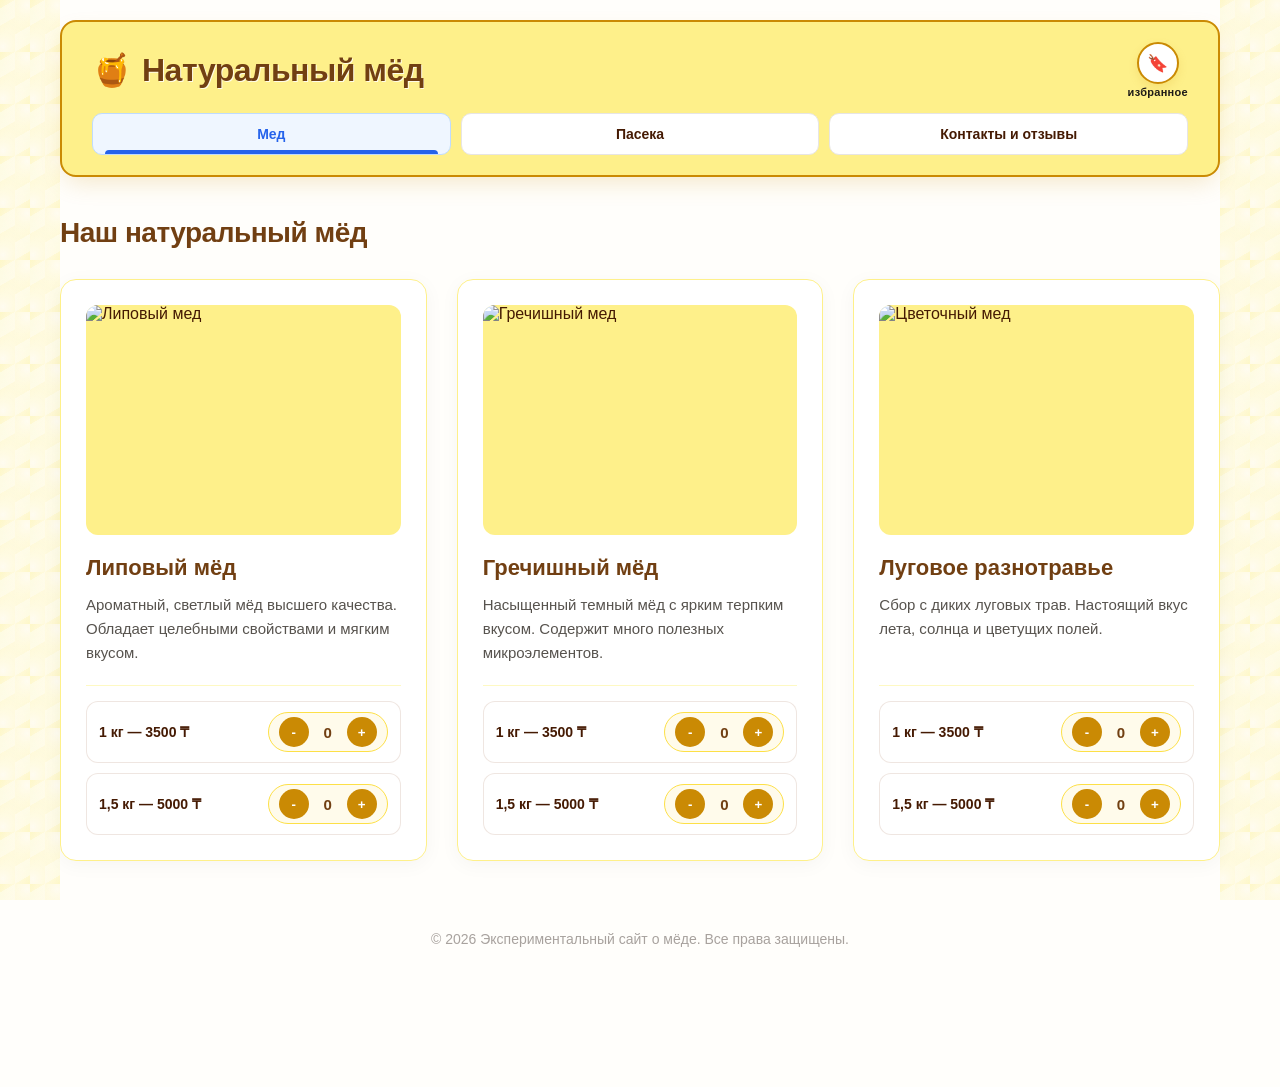
==== commit 97722d3e: "update: обновление кода после правок" ====
--- a/index.html
+++ b/index.html
@@ -1,28 +1,40 @@
 <!DOCTYPE html>
 <html lang="ru">
+
 <head>
     <meta charset="UTF-8">
     <meta name="viewport" content="width=device-width, initial-scale=1.0">
     <title>Натуральный мёд — Главная</title>
     <link rel="stylesheet" href="style.css">
 </head>
+
 <body>
+
     <div class="main-wrapper">
+
         <header>
+
             <div class="header-top">
+
                 <div class="header-center-brand">
                     <span class="header-emoji">🍯</span>
                     <a href="index.html" class="site-title">Натуральный мёд</a>
                 </div>
+
                 <div class="header-right-action">
+
                     <div class="fav-btn-wrapper">
                         <button id="favorites-toggle-btn" class="fav-icon-btn" title="Избранные заказы">
                             🔖 <span id="fav-badge" class="fav-badge hidden">0</span>
                         </button>
+
                         <span class="fav-label-sub">избранное</span>
                     </div>
+
                 </div>
+
             </div>
+
             <nav>
                 <ul>
                     <li><a href="index.html" class="active">Мед</a></li>
@@ -30,101 +42,316 @@
                     <li><a href="contact.html">Контакты и отзывы</a></li>
                 </ul>
             </nav>
+
         </header>
 
+
         <main>
+
             <h1 class="page-heading">Наш натуральный мёд</h1>
+
             <div class="honey-grid">
-                <article class="info-card" data-id="1" data-name="Липовый мёд" data-price="1200">
-                    <img src="https://images.unsplash.com/photo-1587049352847-4a222e784d38?w=600&auto=format&fit=crop&q=80" alt="Липовый мед">
+
+                <!-- ЛИПОВЫЙ МЁД -->
+                <article class="info-card" data-id="1" data-name="Липовый мёд">
+
+                    <img src="https://images.unsplash.com/photo-1587049352847-4a222e784d38?w=600&auto=format&fit=crop&q=80"
+                         alt="Липовый мед">
+
                     <h3>Липовый мёд</h3>
-                    <p>Ароматный, светлый мёд высшего качества. Обладает целебными свойствами и мягким вкусом.</p>
-                    <div class="meta">
-                        <span>1200 ₽ / 1л</span>
-                        <div class="counter-box">
-                            <button class="cnt-btn minus">-</button>
-                            <span class="cnt-value">0</span>
-                            <button class="cnt-btn plus">+</button>
+
+                    <p>
+                        Ароматный, светлый мёд высшего качества.
+                        Обладает целебными свойствами и мягким вкусом.
+                    </p>
+
+                    <div class="meta weight-meta">
+
+                        <div class="weight-options">
+
+                            <div class="weight-option"
+                                 data-weight="1"
+                                 data-price="3500">
+
+                                <span class="weight-label">
+                                    1 кг — 3500 ₸
+                                </span>
+
+                                <div class="counter-box">
+                                    <button class="cnt-btn minus" type="button">-</button>
+                                    <span class="cnt-value">0</span>
+                                    <button class="cnt-btn plus" type="button">+</button>
+                                </div>
+
+                            </div>
+
+
+                            <div class="weight-option"
+                                 data-weight="1.5"
+                                 data-price="5000">
+
+                                <span class="weight-label">
+                                    1,5 кг — 5000 ₸
+                                </span>
+
+                                <div class="counter-box">
+                                    <button class="cnt-btn minus" type="button">-</button>
+                                    <span class="cnt-value">0</span>
+                                    <button class="cnt-btn plus" type="button">+</button>
+                                </div>
+
+                            </div>
+
                         </div>
+
                     </div>
+
                 </article>
-                <article class="info-card" data-id="2" data-name="Гречишный мёд" data-price="1400">
-                    <img src="https://images.unsplash.com/photo-1471943311424-646960669fbc?w=600&auto=format&fit=crop&q=80" alt="Гречишный мед">
+
+
+                <!-- ГРЕЧИШНЫЙ МЁД -->
+                <article class="info-card" data-id="2" data-name="Гречишный мёд">
+
+                    <img src="https://images.unsplash.com/photo-1471943311424-646960669fbc?w=600&auto=format&fit=crop&q=80"
+                         alt="Гречишный мед">
+
                     <h3>Гречишный мёд</h3>
-                    <p>Насыщенный темный мёд с ярким терпким вкусом. Содержит много полезных микроэлементов.</p>
-                    <div class="meta">
-                        <span>1400 ₽ / 1л</span>
-                        <div class="counter-box">
-                            <button class="cnt-btn minus">-</button>
-                            <span class="cnt-value">0</span>
-                            <button class="cnt-btn plus">+</button>
+
+                    <p>
+                        Насыщенный темный мёд с ярким терпким вкусом.
+                        Содержит много полезных микроэлементов.
+                    </p>
+
+                    <div class="meta weight-meta">
+
+                        <div class="weight-options">
+
+                            <div class="weight-option"
+                                 data-weight="1"
+                                 data-price="3500">
+
+                                <span class="weight-label">
+                                    1 кг — 3500 ₸
+                                </span>
+
+                                <div class="counter-box">
+                                    <button class="cnt-btn minus" type="button">-</button>
+                                    <span class="cnt-value">0</span>
+                                    <button class="cnt-btn plus" type="button">+</button>
+                                </div>
+
+                            </div>
+
+
+                            <div class="weight-option"
+                                 data-weight="1.5"
+                                 data-price="5000">
+
+                                <span class="weight-label">
+                                    1,5 кг — 5000 ₸
+                                </span>
+
+                                <div class="counter-box">
+                                    <button class="cnt-btn minus" type="button">-</button>
+                                    <span class="cnt-value">0</span>
+                                    <button class="cnt-btn plus" type="button">+</button>
+                                </div>
+
+                            </div>
+
                         </div>
+
                     </div>
+
                 </article>
-                <article class="info-card" data-id="3" data-name="Луговое разнотравье" data-price="1000">
-                    <img src="https://images.unsplash.com/photo-1546549032-9571cd6b27df?w=600&auto=format&fit=crop&q=80" alt="Цветочный мед">
+
+
+                <!-- ЛУГОВОЕ РАЗНОТРАВЬЕ -->
+                <article class="info-card" data-id="3" data-name="Луговое разнотравье">
+
+                    <img src="https://images.unsplash.com/photo-1546549032-9571cd6b27df?w=600&auto=format&fit=crop&q=80"
+                         alt="Цветочный мед">
+
                     <h3>Луговое разнотравье</h3>
-                    <p>Сбор с диких луговых трав. Настоящий вкус лета, солнца и цветущих полей.</p>
-                    <div class="meta">
-                        <span>1000 ₽ / 1л</span>
-                        <div class="counter-box">
-                            <button class="cnt-btn minus">-</button>
-                            <span class="cnt-value">0</span>
-                            <button class="cnt-btn plus">+</button>
+
+                    <p>
+                        Сбор с диких луговых трав.
+                        Настоящий вкус лета, солнца и цветущих полей.
+                    </p>
+
+                    <div class="meta weight-meta">
+
+                        <div class="weight-options">
+
+                            <div class="weight-option"
+                                 data-weight="1"
+                                 data-price="3500">
+
+                                <span class="weight-label">
+                                    1 кг — 3500 ₸
+                                </span>
+
+                                <div class="counter-box">
+                                    <button class="cnt-btn minus" type="button">-</button>
+                                    <span class="cnt-value">0</span>
+                                    <button class="cnt-btn plus" type="button">+</button>
+                                </div>
+
+                            </div>
+
+
+                            <div class="weight-option"
+                                 data-weight="1.5"
+                                 data-price="5000">
+
+                                <span class="weight-label">
+                                    1,5 кг — 5000 ₸
+                                </span>
+
+                                <div class="counter-box">
+                                    <button class="cnt-btn minus" type="button">-</button>
+                                    <span class="cnt-value">0</span>
+                                    <button class="cnt-btn plus" type="button">+</button>
+                                </div>
+
+                            </div>
+
                         </div>
+
                     </div>
+
                 </article>
+
             </div>
+
         </main>
+
 
         <footer>
             <p>&copy; 2026 Экспериментальный сайт о мёде. Все права защищены.</p>
         </footer>
-    </div>
-
+
+    </div>
+
+
+    <!-- ИЗБРАННЫЕ ЗАКАЗЫ -->
     <div id="favorites-popup" class="cart-popup hidden">
+
         <div class="cart-popup-header">
+
             <h3>🔖 Ваши сохраненные заказы</h3>
-            <button id="close-favorites-popup" class="close-popup-btn">&times;</button>
+
+            <button id="close-favorites-popup" class="close-popup-btn">
+                &times;
+            </button>
+
         </div>
+
         <div style="margin-bottom: 12px; display: flex; gap: 8px;">
-            <input type="text" id="fav-name-input" placeholder="Название набора" class="fav-input">
-            <button id="save-current-fav-btn" class="fav-save-btn">Сохранить текущий</button>
+
+            <input
+                type="text"
+                id="fav-name-input"
+                placeholder="Название набора"
+                class="fav-input"
+            >
+
+            <button id="save-current-fav-btn" class="fav-save-btn">
+                Сохранить текущий
+            </button>
+
         </div>
+
         <div id="favorites-popup-items" class="cart-popup-items"></div>
-    </div>
-
+
+    </div>
+
+
+    <!-- КОРЗИНА -->
     <div id="cart-popup" class="cart-popup hidden">
+
         <div class="cart-popup-header">
+
             <h3>Состав вашего заказа</h3>
-            <button id="close-cart-popup" class="close-popup-btn">&times;</button>
+
+            <button id="close-cart-popup" class="close-popup-btn">
+                &times;
+            </button>
+
         </div>
+
         <div id="cart-popup-items" class="cart-popup-items"></div>
-    </div>
-
+
+    </div>
+
+
+    <!-- НИЖНЯЯ ПАНЕЛЬ ЗАКАЗА -->
     <div id="order-bar" class="order-bar hidden">
+
         <div class="order-bar-content">
+
             <div id="order-bar-toggle" class="order-info">
+
                 <div class="order-title-row">
+
                     <span class="order-heading">
-                        ЗАКАЗ <span class="order-edit-hint">(изменить)</span>
+                        ЗАКАЗ
+                        <span class="order-edit-hint">(изменить)</span>
                     </span>
-                    <span class="order-total">Итого: <strong id="bar-total-price">0 ₽</strong></span>
+
+                    <span class="order-total">
+                        Итого:
+                        <strong id="bar-total-price">0 ₸</strong>
+                    </span>
+
                 </div>
-                <div id="bar-items-text" class="order-items-preview">пусто</div>
+
+                <div id="bar-items-text" class="order-items-preview">
+                    пусто
+                </div>
+
             </div>
-            <button id="whatsapp-send-btn" class="whatsapp-btn" title="Отправить в Ватсап">
-                <span class="wa-text">в Ватсап</span>
-                <span class="wa-icon">➔</span>
+
+
+            <button
+                id="whatsapp-send-btn"
+                class="whatsapp-btn"
+                title="Отправить в Ватсап"
+            >
+
+                <span class="wa-text">
+                    в Ватсап
+                </span>
+
+                <span class="wa-icon">
+                    ➔
+                </span>
+
             </button>
+
         </div>
-    </div>
-
+
+    </div>
+
+
+    <!-- LIGHTBOX -->
     <div id="lightbox" class="lightbox-modal">
-        <span class="lightbox-close">&times;</span>
-        <img class="lightbox-content" id="lightbox-img" alt="Увеличенное фото">
-    </div>
+
+        <span class="lightbox-close">
+            &times;
+        </span>
+
+        <img
+            class="lightbox-content"
+            id="lightbox-img"
+            alt="Увеличенное фото"
+        >
+
+    </div>
+
 
     <script src="cart.js"></script>
+
 </body>
+
 </html>
--- a/style.css
+++ b/style.css
@@ -25,7 +25,8 @@
     -webkit-font-smoothing: antialiased;
 }
 
-body::before, body::after {
+body::before,
+body::after {
     content: '';
     position: fixed;
     top: 0;
@@ -33,20 +34,35 @@
     width: 60px;
     z-index: -1;
     background-color: #fef9c3;
-    background-image: radial-gradient(circle farthest-side at 10% 90%, #fffbeb, transparent),
-                        radial-gradient(circle farthest-side at 90% 10%, #fffbeb, transparent),
-                        linear-gradient(30deg, #fef08a 12%, transparent 12.5%, transparent 87%, #fef08a 87.5%, #fef08a),
-                        linear-gradient(150deg, #fef08a 12%, transparent 12.5%, transparent 87%, #fef08a 87.5%, #fef08a),
-                        linear-gradient(30deg, #fef08a 12%, transparent 12.5%, transparent 87%, #fef08a 87.5%, #fef08a),
-                        linear-gradient(150deg, #fef08a 12%, transparent 12.5%, transparent 87%, #fef08a 87.5%, #fef08a),
-                        linear-gradient(60deg, #fef08a 25%, transparent 25.5%, transparent 75%, #fef08a 75%, #fef08a),
-                        linear-gradient(60deg, #fef08a 25%, transparent 25.5%, transparent 75%, #fef08a 75%, #fef08a);
+    background-image:
+        radial-gradient(circle farthest-side at 10% 90%, #fffbeb, transparent),
+        radial-gradient(circle farthest-side at 90% 10%, #fffbeb, transparent),
+        linear-gradient(30deg, #fef08a 12%, transparent 12.5%, transparent 87%, #fef08a 87.5%, #fef08a),
+        linear-gradient(150deg, #fef08a 12%, transparent 12.5%, transparent 87%, #fef08a 87.5%, #fef08a),
+        linear-gradient(30deg, #fef08a 12%, transparent 12.5%, transparent 87%, #fef08a 87.5%, #fef08a),
+        linear-gradient(150deg, #fef08a 12%, transparent 12.5%, transparent 87%, #fef08a 87.5%, #fef08a),
+        linear-gradient(60deg, #fef08a 25%, transparent 25.5%, transparent 75%, #fef08a 75%, #fef08a),
+        linear-gradient(60deg, #fef08a 25%, transparent 25.5%, transparent 75%, #fef08a 75%, #fef08a);
     background-size: 30px 52px;
-    background-position: 0 0, 0 0, 0 0, 0 0, 15px 26px, 15px 26px, 0 0, 15px 26px;
+    background-position:
+        0 0,
+        0 0,
+        0 0,
+        0 0,
+        15px 26px,
+        15px 26px,
+        0 0,
+        15px 26px;
     opacity: 0.7;
 }
-body::before { left: 0; }
-body::after { right: 0; }
+
+body::before {
+    left: 0;
+}
+
+body::after {
+    right: 0;
+}
 
 .main-wrapper {
     width: 100%;
@@ -95,7 +111,7 @@
     font-weight: 800;
     color: #713f12;
     text-decoration: none;
-    text-shadow: 1px 1px 0 rgba(255,255,255,0.8);
+    text-shadow: 1px 1px 0 rgba(255, 255, 255, 0.8);
     letter-spacing: -0.5px;
     white-space: nowrap;
     overflow: hidden;
@@ -195,7 +211,7 @@
     background-color: #fffbeb;
     border-color: #facc15;
     transform: translateY(-2px);
-    box-shadow: 0 4px 12px rgba(0,0,0,0.05);
+    box-shadow: 0 4px 12px rgba(0, 0, 0, 0.05);
 }
 
 nav a.active {
@@ -236,7 +252,7 @@
     padding: 25px;
     border-radius: var(--card-radius);
     border: 1px solid #fef08a;
-    box-shadow: 0 4px 20px rgba(0,0,0,0.04);
+    box-shadow: 0 4px 20px rgba(0, 0, 0, 0.04);
     display: flex;
     flex-direction: column;
     transition: var(--transition);
@@ -334,7 +350,7 @@
     padding: 30px;
     border-radius: var(--card-radius);
     border: 1px solid #fef08a;
-    box-shadow: 0 4px 20px rgba(0,0,0,0.04);
+    box-shadow: 0 4px 20px rgba(0, 0, 0, 0.04);
 }
 
 .contact-info-card h2 {
@@ -371,6 +387,11 @@
 .contact-details-list a:hover {
     text-decoration: underline;
 }
+
+
+/* =========================================
+   КОРЗИНА
+   ========================================= */
 
 .cart-popup {
     position: fixed;
@@ -382,7 +403,7 @@
     background: #ffffff;
     border: 2px solid #ca8a04;
     border-radius: 20px;
-    box-shadow: 0 15px 35px rgba(0,0,0,0.2);
+    box-shadow: 0 15px 35px rgba(0, 0, 0, 0.2);
     z-index: 1000;
     padding: 20px;
     opacity: 0;
@@ -458,7 +479,8 @@
     background: #a16207;
 }
 
-.fav-item-row, .popup-item-row {
+.fav-item-row,
+.popup-item-row {
     display: flex;
     justify-content: space-between;
     align-items: center;
@@ -468,19 +490,22 @@
     border: 1px solid #fef08a;
 }
 
-.popup-item-info, .fav-item-info {
+.popup-item-info,
+.fav-item-info {
     display: flex;
     flex-direction: column;
     gap: 2px;
 }
 
-.popup-item-name, .fav-item-name {
+.popup-item-name,
+.fav-item-name {
     font-weight: 700;
     color: #713f12;
     font-size: 15px;
 }
 
-.popup-item-price, .fav-item-desc {
+.popup-item-price,
+.fav-item-desc {
     font-size: 13px;
     color: #78716c;
 }
@@ -519,6 +544,11 @@
 .fav-del-btn:hover {
     background: #b91c1c;
 }
+
+
+/* =========================================
+   НИЖНЯЯ ПАНЕЛЬ ЗАКАЗА
+   ========================================= */
 
 .order-bar {
     position: fixed;
@@ -530,7 +560,7 @@
     background: #ffffff;
     border: 2px solid #ca8a04;
     border-radius: 24px;
-    box-shadow: 0 10px 30px rgba(0,0,0,0.15);
+    box-shadow: 0 10px 30px rgba(0, 0, 0, 0.15);
     z-index: 999;
     padding: 12px 20px;
     transition: all 0.3s cubic-bezier(0.4, 0, 0.2, 1);
@@ -636,6 +666,11 @@
     font-weight: 900;
     font-size: 15px;
 }
+
+
+/* =========================================
+   LIGHTBOX
+   ========================================= */
 
 .lightbox-modal {
     display: none;
@@ -673,6 +708,11 @@
     cursor: pointer;
 }
 
+
+/* =========================================
+   FOOTER
+   ========================================= */
+
 footer {
     text-align: center;
     padding: 30px;
@@ -681,37 +721,196 @@
     margin-top: auto;
 }
 
+
+/* =========================================
+   ВЫБОР ВЕСА ТОВАРА
+   ========================================= */
+
+.weight-meta {
+    display: block !important;
+}
+
+.weight-options {
+    display: flex;
+    flex-direction: column;
+    gap: 10px;
+    width: 100%;
+}
+
+.weight-option {
+    display: flex;
+    align-items: center;
+    justify-content: space-between;
+    gap: 12px;
+    width: 100%;
+    padding: 10px 12px;
+    background: rgba(255, 255, 255, 0.7);
+    border: 1px solid rgba(120, 53, 15, 0.12);
+    border-radius: 12px;
+    transition: var(--transition);
+}
+
+.weight-option:hover {
+    background: #fff;
+    border-color: rgba(120, 53, 15, 0.25);
+}
+
+.weight-label {
+    font-size: 14px;
+    font-weight: 700;
+    color: var(--text-brown);
+    white-space: nowrap;
+}
+
+.weight-option .counter-box {
+    display: flex;
+    align-items: center;
+    gap: 7px;
+    flex-shrink: 0;
+}
+
+.weight-option .cnt-value {
+    min-width: 24px;
+    text-align: center;
+    font-weight: 700;
+}
+
+.weight-option .cnt-btn {
+    width: 30px;
+    height: 30px;
+    padding: 0;
+}
+
+
+/* =========================================
+   КОРЗИНА — ИНФОРМАЦИЯ О ВЕСЕ
+   ========================================= */
+
+.popup-item-price {
+    display: block;
+    margin-top: 4px;
+}
+
+
+/* =========================================
+   МОБИЛЬНАЯ ВЕРСИЯ
+   ========================================= */
+
 @media (max-width: 768px) {
-    body { padding-bottom: 110px; }
-    body::before, body::after { width: 10px; }
-    .main-wrapper { margin: 0; padding: 10px; }
-    header { padding: 15px; margin-bottom: 20px; }
-    .honey-grid, .contacts-grid { grid-template-columns: 1fr; gap: 20px; }
-    
-    .site-title { 
-        font-size: 20px; 
-    }
+
+    body {
+        padding-bottom: 110px;
+    }
+
+    body::before,
+    body::after {
+        width: 10px;
+    }
+
+    .main-wrapper {
+        margin: 0;
+        padding: 10px;
+    }
+
+    header {
+        padding: 15px;
+        margin-bottom: 20px;
+    }
+
+    .honey-grid,
+    .contacts-grid {
+        grid-template-columns: 1fr;
+        gap: 20px;
+    }
+
+    .site-title {
+        font-size: 20px;
+    }
+
     .header-emoji {
         font-size: 26px;
     }
-    
-    nav a { font-size: 12px; padding: 10px 6px; }
-    .info-card img { height: 200px; }
-    
+
+    nav a {
+        font-size: 12px;
+        padding: 10px 6px;
+    }
+
+    .info-card img {
+        height: 200px;
+    }
+
     .order-bar {
         width: 96%;
         padding: 10px 12px;
     }
+
     .order-bar-content {
         flex-direction: column;
         align-items: stretch;
         gap: 8px;
     }
+
     .whatsapp-btn {
         justify-content: center;
         width: 100%;
     }
+
     .order-items-preview {
         max-width: 100%;
     }
+
+
+    /* Вес на телефоне */
+
+    .weight-option {
+        padding: 9px 10px;
+        gap: 8px;
+    }
+
+    .weight-label {
+        font-size: 13px;
+    }
+
+    .weight-option .counter-box {
+        gap: 5px;
+    }
+
+    .weight-option .cnt-btn {
+        width: 28px;
+        height: 28px;
+    }
+
+}
+
+
+/* =========================================
+   МАЛЕНЬКИЕ ТЕЛЕФОНЫ
+   ========================================= */
+
+@media (max-width: 420px) {
+
+    .info-card {
+        padding: 18px;
+    }
+
+    .weight-option {
+        flex-direction: row;
+        align-items: center;
+    }
+
+    .weight-label {
+        font-size: 12px;
+    }
+
+    .weight-option .cnt-btn {
+        width: 27px;
+        height: 27px;
+    }
+
+    .weight-option .counter-box {
+        padding: 3px 7px;
+        gap: 5px;
+    }
+
 }
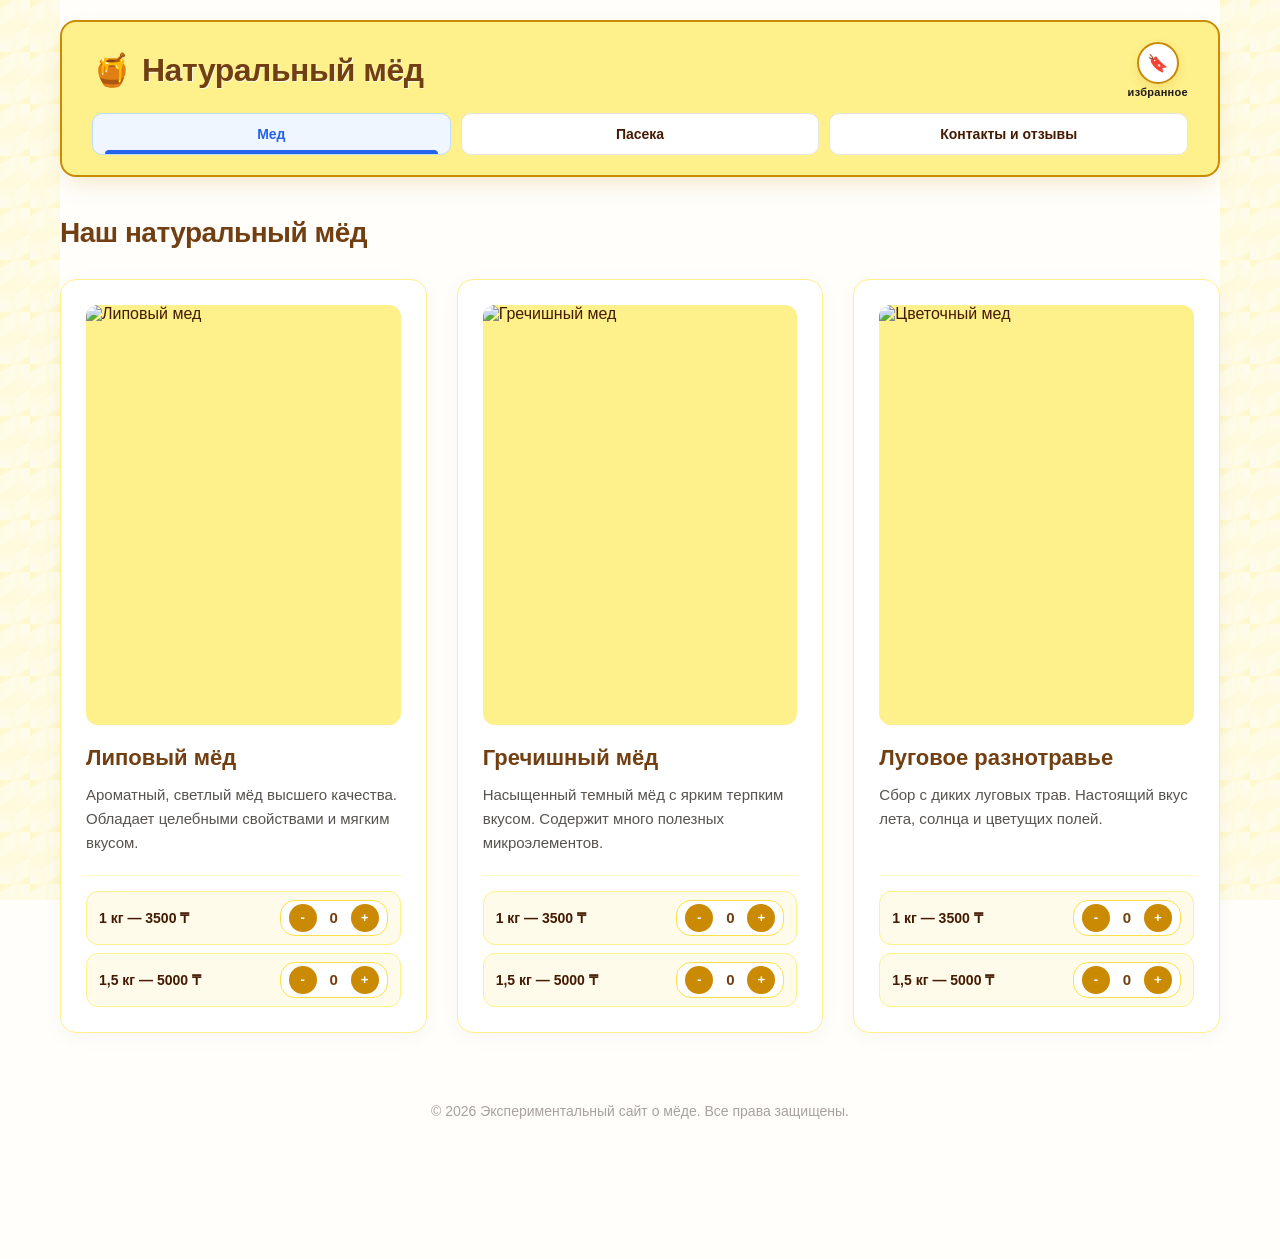
==== commit 829eb617: "бновление файлов сайта" ====
--- a/index.html
+++ b/index.html
@@ -6,6 +6,14 @@
     <meta name="viewport" content="width=device-width, initial-scale=1.0">
     <title>Натуральный мёд — Главная</title>
     <link rel="stylesheet" href="style.css">
+    <style>
+        /* Фиксированный размер фото 600x800 для главной */
+        .info-card img {
+            width: 100%;
+            aspect-ratio: 600 / 800;
+            object-fit: cover;
+        }
+    </style>
 </head>
 
 <body>
--- a/style.css
+++ b/style.css
@@ -266,7 +266,7 @@
 
 .info-card img {
     width: 100%;
-    height: 230px;
+    aspect-ratio: 600 / 800;
     object-fit: cover;
     border-radius: 12px;
     margin-bottom: 20px;
@@ -296,8 +296,8 @@
     border-top: 1px solid #fef9c3;
     padding-top: 15px;
     display: flex;
-    justify-content: space-between;
-    align-items: center;
+    flex-direction: column;
+    gap: 10px;
 }
 
 .counter-box {
@@ -723,7 +723,7 @@
 
 
 /* =========================================
-   ВЫБОР ВЕСА ТОВАРА
+   ВЫБОР ВЕСА ТОВАРА (КОМПАКТНЫЙ РЯД)
    ========================================= */
 
 .weight-meta {
@@ -733,7 +733,7 @@
 .weight-options {
     display: flex;
     flex-direction: column;
-    gap: 10px;
+    gap: 8px;
     width: 100%;
 }
 
@@ -743,16 +743,16 @@
     justify-content: space-between;
     gap: 12px;
     width: 100%;
-    padding: 10px 12px;
-    background: rgba(255, 255, 255, 0.7);
-    border: 1px solid rgba(120, 53, 15, 0.12);
+    padding: 8px 12px;
+    background: #fffbeb;
+    border: 1px solid #fef08a;
     border-radius: 12px;
     transition: var(--transition);
 }
 
 .weight-option:hover {
-    background: #fff;
-    border-color: rgba(120, 53, 15, 0.25);
+    background: #fef9c3;
+    border-color: #facc15;
 }
 
 .weight-label {
@@ -767,28 +767,22 @@
     align-items: center;
     gap: 7px;
     flex-shrink: 0;
+    background: #ffffff;
+    border: 1px solid #fde047;
+    padding: 3px 8px;
+    border-radius: 15px;
 }
 
 .weight-option .cnt-value {
-    min-width: 24px;
+    min-width: 20px;
     text-align: center;
     font-weight: 700;
 }
 
 .weight-option .cnt-btn {
-    width: 30px;
-    height: 30px;
+    width: 28px;
+    height: 28px;
     padding: 0;
-}
-
-
-/* =========================================
-   КОРЗИНА — ИНФОРМАЦИЯ О ВЕСЕ
-   ========================================= */
-
-.popup-item-price {
-    display: block;
-    margin-top: 4px;
 }
 
 
@@ -836,10 +830,6 @@
         padding: 10px 6px;
     }
 
-    .info-card img {
-        height: 200px;
-    }
-
     .order-bar {
         width: 96%;
         padding: 10px 12px;
@@ -860,11 +850,8 @@
         max-width: 100%;
     }
 
-
-    /* Вес на телефоне */
-
     .weight-option {
-        padding: 9px 10px;
+        padding: 8px 10px;
         gap: 8px;
     }
 
@@ -872,45 +859,4 @@
         font-size: 13px;
     }
 
-    .weight-option .counter-box {
-        gap: 5px;
-    }
-
-    .weight-option .cnt-btn {
-        width: 28px;
-        height: 28px;
-    }
-
-}
-
-
-/* =========================================
-   МАЛЕНЬКИЕ ТЕЛЕФОНЫ
-   ========================================= */
-
-@media (max-width: 420px) {
-
-    .info-card {
-        padding: 18px;
-    }
-
-    .weight-option {
-        flex-direction: row;
-        align-items: center;
-    }
-
-    .weight-label {
-        font-size: 12px;
-    }
-
-    .weight-option .cnt-btn {
-        width: 27px;
-        height: 27px;
-    }
-
-    .weight-option .counter-box {
-        padding: 3px 7px;
-        gap: 5px;
-    }
-
 }
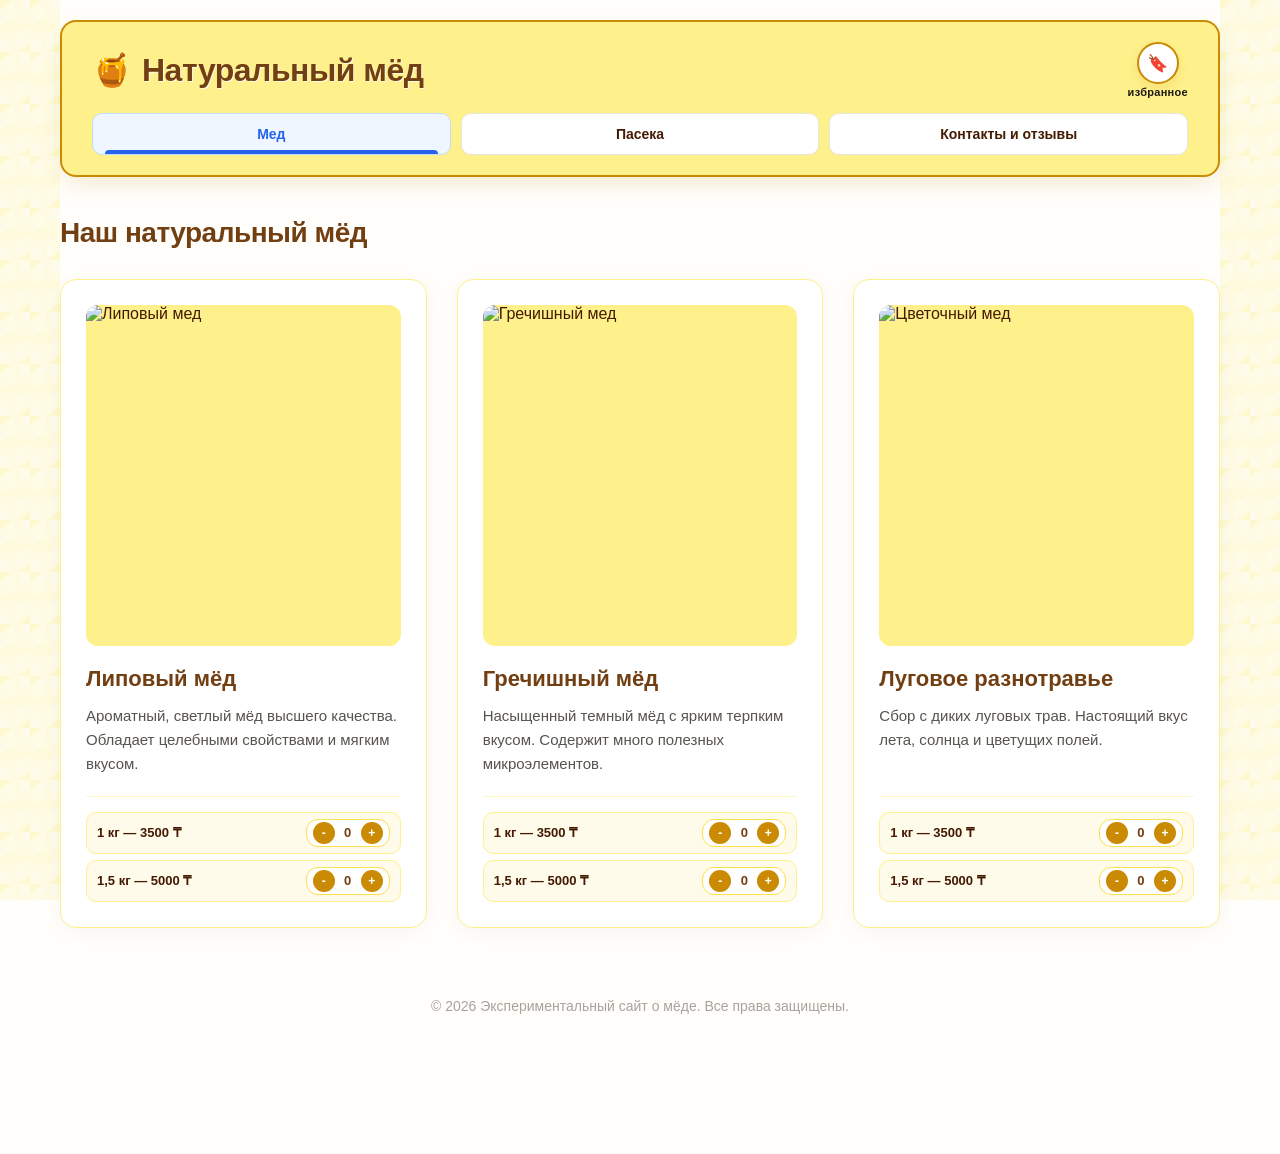
==== commit 4f7f6ea4: "бновлен дизайн карточек и кнопок" ====
--- a/index.html
+++ b/index.html
@@ -7,10 +7,10 @@
     <title>Натуральный мёд — Главная</title>
     <link rel="stylesheet" href="style.css">
     <style>
-        /* Фиксированный размер фото 600x800 для главной */
+        /* Фиксированный размер фото (уменьшена высота до 650) */
         .info-card img {
             width: 100%;
-            aspect-ratio: 600 / 800;
+            aspect-ratio: 600 / 650;
             object-fit: cover;
         }
     </style>
--- a/style.css
+++ b/style.css
@@ -264,9 +264,10 @@
     border-color: #facc15;
 }
 
+/* Уменьшена высота картинок на карточках (соотношение 600/650 вместо 600/800) */
 .info-card img {
     width: 100%;
-    aspect-ratio: 600 / 800;
+    aspect-ratio: 600 / 650;
     object-fit: cover;
     border-radius: 12px;
     margin-bottom: 20px;
@@ -303,10 +304,10 @@
 .counter-box {
     display: flex;
     align-items: center;
-    gap: 8px;
+    gap: 6px;
     background: #fffbeb;
-    padding: 4px 10px;
-    border-radius: 20px;
+    padding: 2px 6px;
+    border-radius: 15px;
     border: 1px solid #fde047;
 }
 
@@ -314,14 +315,15 @@
     background: #ca8a04;
     color: white;
     border: none;
-    width: 26px;
-    height: 26px;
+    width: 22px;
+    height: 22px;
     border-radius: 50%;
     font-weight: bold;
     cursor: pointer;
     display: flex;
     align-items: center;
     justify-content: center;
+    font-size: 13px;
     transition: var(--transition);
 }
 
@@ -331,10 +333,10 @@
 }
 
 .cnt-value {
-    font-size: 15px;
+    font-size: 14px;
     font-weight: 800;
     color: #713f12;
-    min-width: 16px;
+    min-width: 14px;
     text-align: center;
 }
 
@@ -387,7 +389,6 @@
 .contact-details-list a:hover {
     text-decoration: underline;
 }
-
 
 /* =========================================
    КОРЗИНА
@@ -545,7 +546,6 @@
     background: #b91c1c;
 }
 
-
 /* =========================================
    НИЖНЯЯ ПАНЕЛЬ ЗАКАЗА
    ========================================= */
@@ -667,7 +667,6 @@
     font-size: 15px;
 }
 
-
 /* =========================================
    LIGHTBOX
    ========================================= */
@@ -708,7 +707,6 @@
     cursor: pointer;
 }
 
-
 /* =========================================
    FOOTER
    ========================================= */
@@ -721,7 +719,6 @@
     margin-top: auto;
 }
 
-
 /* =========================================
    ВЫБОР ВЕСА ТОВАРА (КОМПАКТНЫЙ РЯД)
    ========================================= */
@@ -733,20 +730,20 @@
 .weight-options {
     display: flex;
     flex-direction: column;
+    gap: 6px;
+    width: 100%;
+}
+
+.weight-option {
+    display: flex;
+    align-items: center;
+    justify-content: space-between;
     gap: 8px;
     width: 100%;
-}
-
-.weight-option {
-    display: flex;
-    align-items: center;
-    justify-content: space-between;
-    gap: 12px;
-    width: 100%;
-    padding: 8px 12px;
+    padding: 6px 10px;
     background: #fffbeb;
     border: 1px solid #fef08a;
-    border-radius: 12px;
+    border-radius: 10px;
     transition: var(--transition);
 }
 
@@ -756,7 +753,7 @@
 }
 
 .weight-label {
-    font-size: 14px;
+    font-size: 13px;
     font-weight: 700;
     color: var(--text-brown);
     white-space: nowrap;
@@ -765,26 +762,27 @@
 .weight-option .counter-box {
     display: flex;
     align-items: center;
-    gap: 7px;
+    gap: 5px;
     flex-shrink: 0;
     background: #ffffff;
     border: 1px solid #fde047;
-    padding: 3px 8px;
-    border-radius: 15px;
+    padding: 2px 6px;
+    border-radius: 12px;
 }
 
 .weight-option .cnt-value {
-    min-width: 20px;
+    min-width: 16px;
     text-align: center;
     font-weight: 700;
+    font-size: 13px;
 }
 
 .weight-option .cnt-btn {
-    width: 28px;
-    height: 28px;
+    width: 22px;
+    height: 22px;
     padding: 0;
-}
-
+    font-size: 12px;
+}
 
 /* =========================================
    МОБИЛЬНАЯ ВЕРСИЯ
@@ -851,12 +849,11 @@
     }
 
     .weight-option {
-        padding: 8px 10px;
-        gap: 8px;
+        padding: 6px 8px;
+        gap: 6px;
     }
 
     .weight-label {
-        font-size: 13px;
-    }
-
+        font-size: 12px;
+    }
 }
